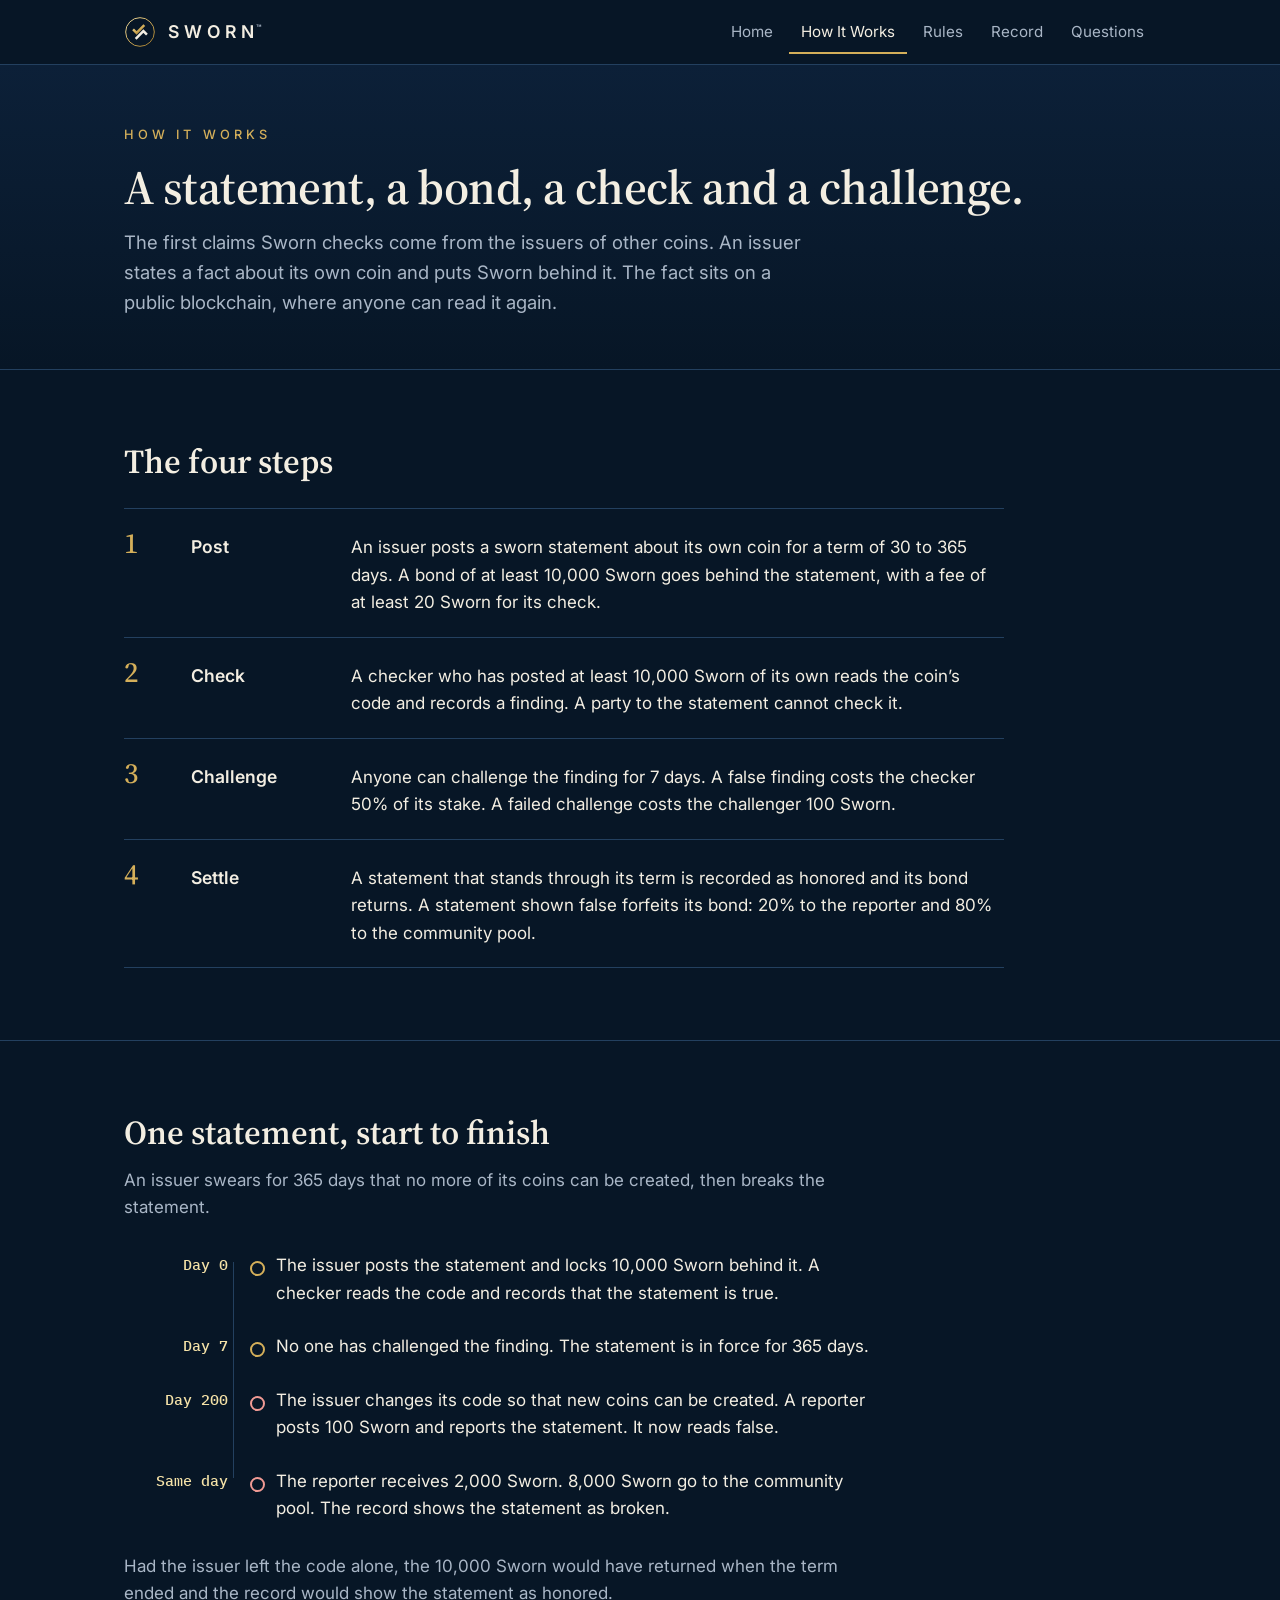
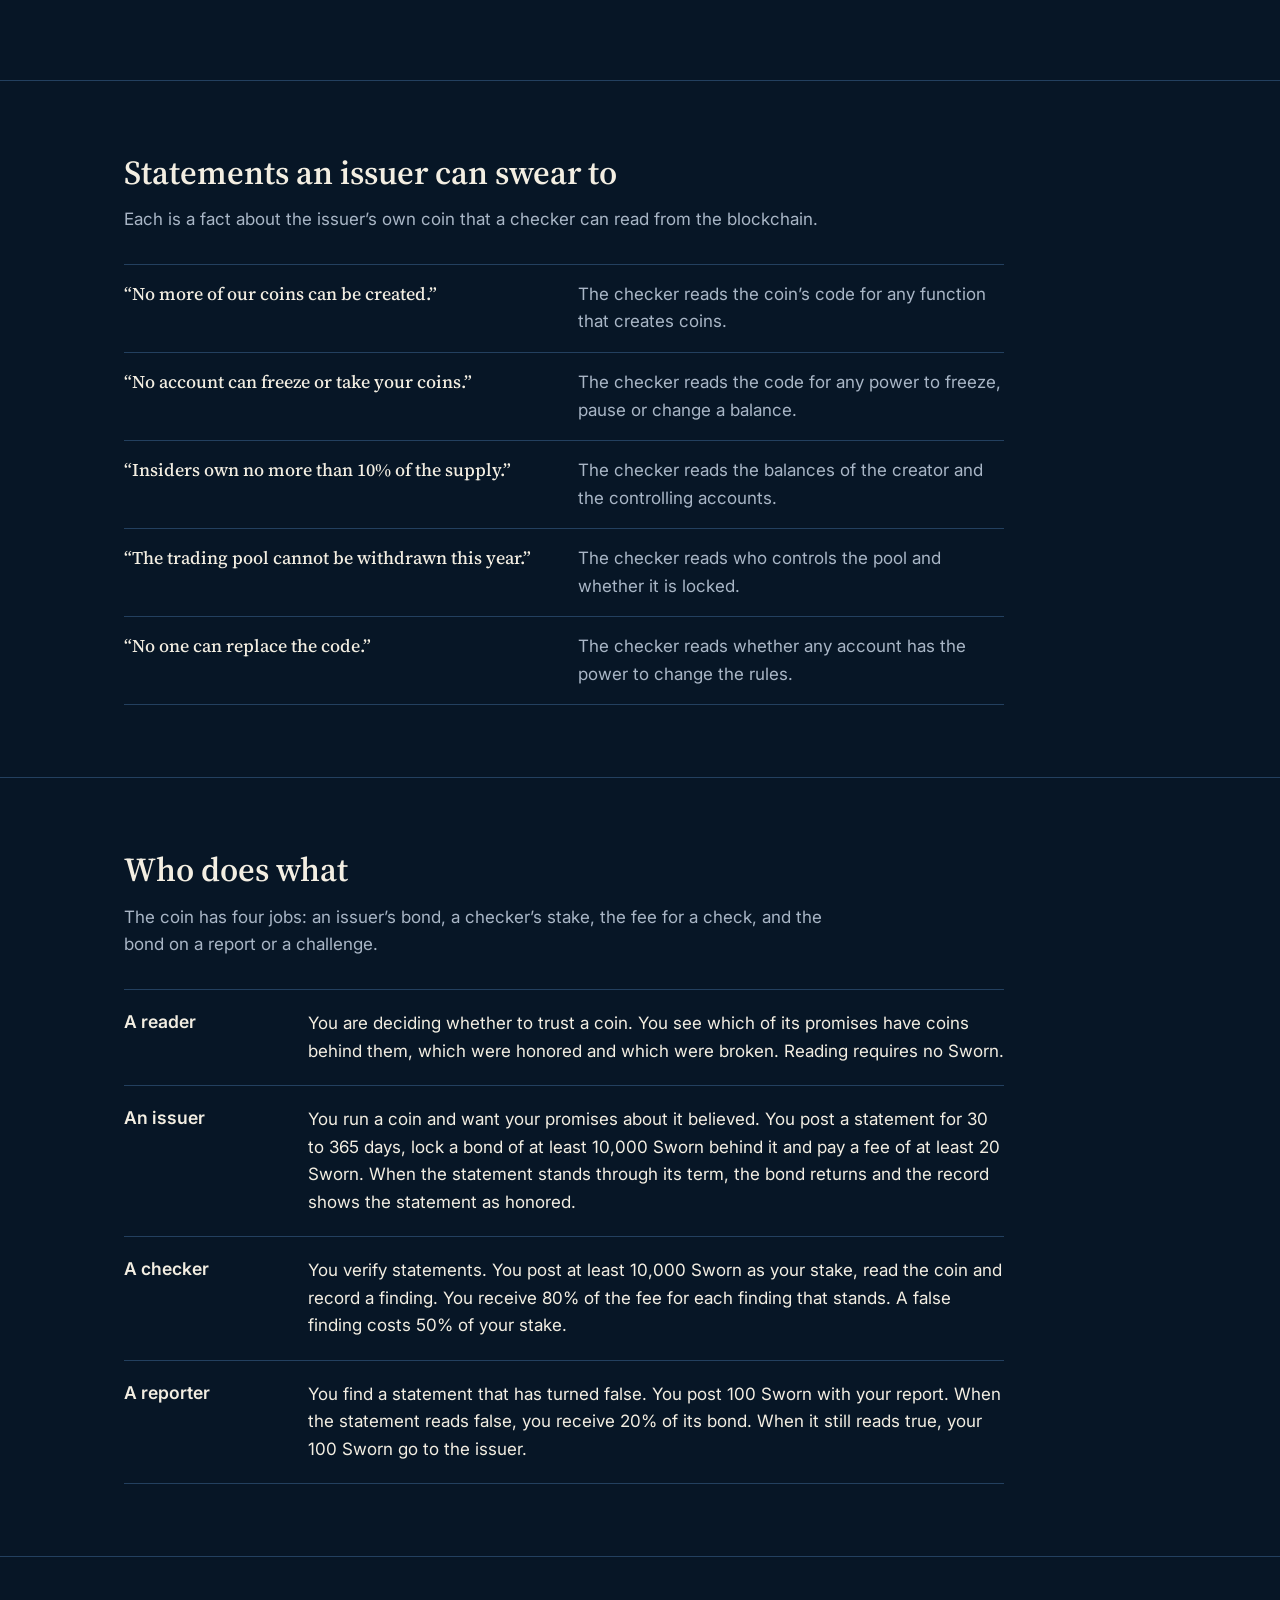
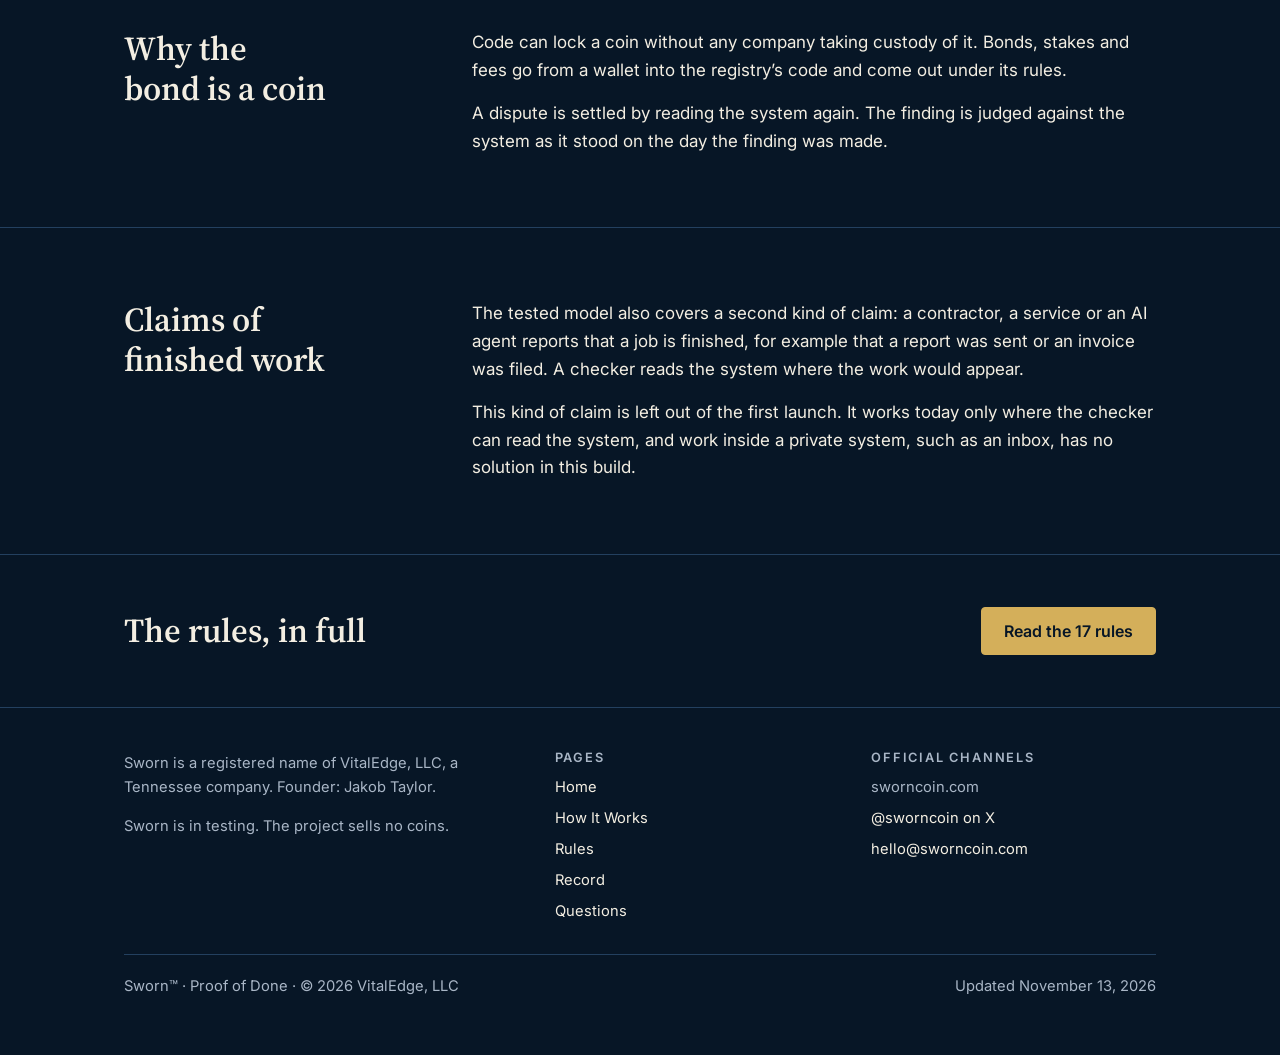
==== how-it-works/index.html @ 7a570ebd "Version 2: five pages Co-Authored-By: Claude Fable 5.2 <noreply@anthropic.com> Claude-Session: https" ====
<!DOCTYPE html>
<html lang="en">
<head>
<meta charset="utf-8">
<meta name="viewport" content="width=device-width, initial-scale=1">
<title>How Sworn Works | Statement, Bond, Check, Challenge</title>
<meta name="description" content="How a sworn statement works: an issuer locks a bond behind a fact about its coin, a checker reads the coin, and anyone can challenge the finding for 7 days.">
<link rel="canonical" href="https://sworncoin.com/how-it-works/">
<link rel="icon" type="image/svg+xml" href="../favicon.svg">
<link rel="apple-touch-icon" href="../sworn-profile-800.png">
<meta property="og:type" content="website">
<meta property="og:site_name" content="Sworn">
<meta property="og:url" content="https://sworncoin.com/how-it-works/">
<meta property="og:title" content="How Sworn Works | Statement, Bond, Check, Challenge">
<meta property="og:description" content="How a sworn statement works: an issuer locks a bond behind a fact about its coin, a checker reads the coin, and anyone can challenge the finding for 7 days.">
<meta property="og:image" content="https://sworncoin.com/sworn-share-1200x630.png">
<meta property="og:image:width" content="1200">
<meta property="og:image:height" content="630">
<meta property="og:image:alt" content="The Sworn coin beside the words Sworn, Proof of Done">
<meta name="twitter:card" content="summary_large_image">
<meta name="twitter:site" content="@sworncoin">
<meta name="theme-color" content="#071626">
<link rel="preconnect" href="https://fonts.googleapis.com">
<link rel="preconnect" href="https://fonts.gstatic.com" crossorigin>
<link href="https://fonts.googleapis.com/css2?family=IBM+Plex+Mono:wght@400;500&family=Inter:wght@400;500;600&family=Source+Serif+4:opsz,wght@8..60,500;8..60,600&display=swap" rel="stylesheet">
<link rel="stylesheet" href="../site.css">
<script type="application/ld+json">{"@context":"https://schema.org","@type":"Organization","name":"Sworn","legalName":"VITALEDGE, LLC","url":"https://sworncoin.com/","logo":"https://sworncoin.com/sworn-profile-800.png","email":"hello@sworncoin.com","founder":{"@type":"Person","name":"Jakob Taylor"},"sameAs":["https://x.com/sworncoin"]}</script>
</head>
<body>
<a class="skip" href="#main">Go to the main text</a>
<header class="top"><div class="wrap">
  <a class="brand" href="../" aria-label="Sworn, home"><svg width="32" height="32" viewBox="0 0 1000 1000" aria-hidden="true"><defs><linearGradient id="mg" x1="0" y1="0" x2="1" y2="1"><stop offset="0" stop-color="#F6E3A8"/><stop offset=".5" stop-color="#D4AF5A"/><stop offset="1" stop-color="#9C7526"/></linearGradient></defs><circle cx="500" cy="500" r="448" fill="none" stroke="url(#mg)" stroke-width="30"/><g transform="translate(500 500) scale(.92) translate(-500 -500)"><path d="M265 410 L385 530 L647 268" fill="none" stroke="url(#mg)" stroke-width="84"/><path d="M735 590 L615 470 L353 732" fill="none" stroke="#F3EEE2" stroke-width="84"/></g></svg><span>SWORN<sup>™</sup></span></a>
  <nav aria-label="Main"><ul><li><a href="../">Home</a></li><li><a href="../how-it-works/" aria-current="page">How It Works</a></li><li><a href="../rules/">Rules</a></li><li><a href="../record/">Record</a></li><li><a href="../questions/">Questions</a></li></ul></nav>
</div></header>
<main id="main">

<div class="pagehead"><div class="wrap">
  <p class="eyebrow">How It Works</p>
  <h1>A statement, a bond, a check and a challenge.</h1>
  <p class="lede">The first claims Sworn checks come from the issuers of other coins. An issuer states a fact about its own coin and puts Sworn behind it. The fact sits on a public blockchain, where anyone can read it again.</p>
</div></div>

<section aria-labelledby="h-steps"><div class="wrap">
  <h2 id="h-steps">The four steps</h2>
  <ol class="rows num" style="margin-top:26px"><li><h3>Post</h3><p>An issuer posts a sworn statement about its own coin for a term of 30 to 365 days. A bond of at least 10,000 Sworn goes behind the statement, with a fee of at least 20 Sworn for its check.</p></li><li><h3>Check</h3><p>A checker who has posted at least 10,000 Sworn of its own reads the coin’s code and records a finding. A party to the statement cannot check it.</p></li><li><h3>Challenge</h3><p>Anyone can challenge the finding for 7 days. A false finding costs the checker 50% of its stake. A failed challenge costs the challenger 100 Sworn.</p></li><li><h3>Settle</h3><p>A statement that stands through its term is recorded as honored and its bond returns. A statement shown false forfeits its bond: 20% to the reporter and 80% to the community pool.</p></li></ol>
</div></section>

<section aria-labelledby="h-example"><div class="wrap">
  <h2 id="h-example">One statement, start to finish</h2>
  <p class="sub">An issuer swears for 365 days that no more of its coins can be created, then breaks the statement.</p>
  <ol class="tl">
    <li><span class="d">Day 0</span><div class="t"><p>The issuer posts the statement and locks 10,000 Sworn behind it. A checker reads the code and records that the statement is true.</p></div></li>
    <li><span class="d">Day 7</span><div class="t"><p>No one has challenged the finding. The statement is in force for 365 days.</p></div></li>
    <li><span class="d">Day 200</span><div class="t bad"><p>The issuer changes its code so that new coins can be created. A reporter posts 100 Sworn and reports the statement. It now reads false.</p></div></li>
    <li><span class="d">Same day</span><div class="t bad"><p>The reporter receives 2,000 Sworn. 8,000 Sworn go to the community pool. The record shows the statement as broken.</p></div></li>
  </ol>
  <p class="muted" style="margin:30px 0 0;max-width:66ch">Had the issuer left the code alone, the 10,000 Sworn would have returned when the term ended and the record would show the statement as honored.</p>
</div></section>

<section aria-labelledby="h-ex"><div class="wrap">
  <h2 id="h-ex">Statements an issuer can swear to</h2>
  <p class="sub">Each is a fact about the issuer’s own coin that a checker can read from the blockchain.</p>
  <ul class="ex"><li><span class="q">“No more of our coins can be created.”</span><span>The checker reads the coin’s code for any function that creates coins.</span></li><li><span class="q">“No account can freeze or take your coins.”</span><span>The checker reads the code for any power to freeze, pause or change a balance.</span></li><li><span class="q">“Insiders own no more than 10% of the supply.”</span><span>The checker reads the balances of the creator and the controlling accounts.</span></li><li><span class="q">“The trading pool cannot be withdrawn this year.”</span><span>The checker reads who controls the pool and whether it is locked.</span></li><li><span class="q">“No one can replace the code.”</span><span>The checker reads whether any account has the power to change the rules.</span></li></ul>
</div></section>

<section aria-labelledby="h-roles"><div class="wrap">
  <h2 id="h-roles">Who does what</h2>
  <p class="sub">The coin has four jobs: an issuer’s bond, a checker’s stake, the fee for a check, and the bond on a report or a challenge.</p>
  <ul class="rows"><li><h3>A reader</h3><p>You are deciding whether to trust a coin. You see which of its promises have coins behind them, which were honored and which were broken. Reading requires no Sworn.</p></li><li><h3>An issuer</h3><p>You run a coin and want your promises about it believed. You post a statement for 30 to 365 days, lock a bond of at least 10,000 Sworn behind it and pay a fee of at least 20 Sworn. When the statement stands through its term, the bond returns and the record shows the statement as honored.</p></li><li><h3>A checker</h3><p>You verify statements. You post at least 10,000 Sworn as your stake, read the coin and record a finding. You receive 80% of the fee for each finding that stands. A false finding costs 50% of your stake.</p></li><li><h3>A reporter</h3><p>You find a statement that has turned false. You post 100 Sworn with your report. When the statement reads false, you receive 20% of its bond. When it still reads true, your 100 Sworn go to the issuer.</p></li></ul>
</div></section>

<section aria-labelledby="h-why"><div class="wrap split">
  <h2 id="h-why">Why the bond is a coin</h2>
  <div class="prose">
    <p>Code can lock a coin without any company taking custody of it. Bonds, stakes and fees go from a wallet into the registry’s code and come out under its rules.</p>
    <p>A dispute is settled by reading the system again. The finding is judged against the system as it stood on the day the finding was made.</p>
  </div>
</div></section>

<section aria-labelledby="h-work"><div class="wrap split">
  <h2 id="h-work">Claims of finished work</h2>
  <div class="prose">
    <p>The tested model also covers a second kind of claim: a contractor, a service or an AI agent reports that a job is finished, for example that a report was sent or an invoice was filed. A checker reads the system where the work would appear.</p>
    <p>This kind of claim is left out of the first launch. It works today only where the checker can read the system, and work inside a private system, such as an inbox, has no solution in this build.</p>
  </div>
</div></section>

<section class="tight"><div class="wrap cta">
  <h2>The rules, in full</h2>
  <a class="btn primary" href="../rules/">Read the 17 rules</a>
</div></section>

</main>
<footer><div class="wrap">
  <div class="cols">
    <div><p style="max-width:38ch">Sworn is a registered name of VitalEdge, LLC, a Tennessee company. Founder: Jakob Taylor.</p><p>Sworn is in testing. The project sells no coins.</p></div>
    <div><h2>Pages</h2><ul><li><a href="../">Home</a></li><li><a href="../how-it-works/">How It Works</a></li><li><a href="../rules/">Rules</a></li><li><a href="../record/">Record</a></li><li><a href="../questions/">Questions</a></li></ul></div>
    <div><h2>Official Channels</h2><ul><li>sworncoin.com</li><li><a href="https://x.com/sworncoin" rel="noopener">@sworncoin on X</a></li><li><a href="mailto:hello@sworncoin.com">hello@sworncoin.com</a></li></ul></div>
  </div>
  <div class="fine"><span>Sworn™ · Proof of Done · © 2026 VitalEdge, LLC</span><span>Updated November 13, 2026</span></div>
</div></footer>
</body>
</html>
---- site.css ----
:root { color-scheme: dark;
  --field:#071626; --panel:#0E2238; --raised:#132B45; --line:#23405F;
  --ink:#F3EEE2; --muted:#A9B6C6; --gold:#D4AF5A; --pale:#F6E3A8;
  --good:#7FD3A4; --warn:#F0C56A; --bad:#F09A94;
  --s-dist:#4A8FE0; --s-pool:#22A383; --s-founder:#B48E33;
  --display:"Source Serif 4", Georgia, "Times New Roman", serif; --body:Inter, "Helvetica Neue", Arial, sans-serif; --mono:"IBM Plex Mono", ui-monospace, Menlo, monospace;
  --w:1080px; }
* { box-sizing: border-box; }
html { -webkit-text-size-adjust: 100%; scroll-behavior: smooth; scroll-padding-top: 84px; }
@media (prefers-reduced-motion: reduce) { html { scroll-behavior: auto; } * { transition: none !important; } }
body { margin: 0; background: var(--field); color: var(--ink); font: 17px/1.62 var(--body); }
a { color: var(--pale); text-underline-offset: 3px; text-decoration-thickness: 1px; }
a:hover { color: #fff; }
:focus-visible { outline: 2px solid var(--pale); outline-offset: 3px; border-radius: 2px; }
.skip { position: absolute; left: -999px; } .skip:focus { left: 12px; top: 12px; background: var(--panel); padding: 8px 12px; z-index: 20; }
.wrap { max-width: var(--w); margin: 0 auto; padding: 0 24px; }

header.top { position: sticky; top: 0; z-index: 10; background: var(--field); border-bottom: 1px solid var(--line); }
header.top .wrap { display: flex; align-items: center; justify-content: space-between; gap: 20px; min-height: 64px; }
.brand { display: flex; align-items: center; gap: 12px; text-decoration: none; color: var(--ink); font: 600 1.1rem/1 var(--body); letter-spacing: .28em; flex: none; }
.brand sup { font-size: .5em; letter-spacing: 0; color: var(--muted); margin-left: -.3em; }
nav ul { list-style: none; display: flex; gap: 4px; margin: 0; padding: 0; }
nav a { display: block; color: var(--muted); text-decoration: none; font-size: .95rem; padding: 10px 12px; border-radius: 4px; white-space: nowrap; }
nav a:hover { color: var(--ink); background: var(--panel); }
nav a[aria-current="page"] { color: var(--ink); box-shadow: inset 0 -2px 0 var(--gold); border-radius: 0; }

h1 { font: 600 clamp(2.3rem, 5.6vw, 3.7rem)/1.07 var(--display); margin: 0 0 22px; letter-spacing: -.012em; text-wrap: balance; }
h2 { font: 600 clamp(1.55rem, 3.2vw, 2.1rem)/1.18 var(--display); margin: 0 0 14px; text-wrap: balance; }
h3 { font: 600 1.1rem/1.35 var(--body); margin: 0 0 8px; }
p { margin: 0 0 16px; } .prose { max-width: 68ch; } .prose > :last-child { margin-bottom: 0; }
.eyebrow { font: 500 .8rem/1 var(--body); letter-spacing: .32em; color: var(--gold); text-transform: uppercase; margin: 0 0 20px; }
.lede { font-size: 1.16rem; max-width: 58ch; }
.sub { color: var(--muted); max-width: 64ch; margin: 0 0 30px; }
.muted { color: var(--muted); }
section { padding: 72px 0; border-bottom: 1px solid var(--line); }
section.tight { padding: 52px 0; }
.pagehead { padding: 64px 0 52px; border-bottom: 1px solid var(--line); background: linear-gradient(180deg, #0C2038 0%, var(--field) 100%); }
.pagehead h1 { font-size: clamp(2rem, 4.6vw, 3rem); margin-bottom: 14px; }
.pagehead .lede { color: var(--muted); margin: 0; }

.hero { background: radial-gradient(ellipse at 72% 28%, #17365A 0%, var(--field) 66%); border-bottom: 1px solid var(--line); }
.hero .wrap { display: grid; grid-template-columns: 1.3fr .7fr; gap: 48px; align-items: center; padding-top: 84px; padding-bottom: 88px; }
.hero img { width: 100%; max-width: 330px; height: auto; justify-self: center; border-radius: 50%; }
.facts { color: var(--muted); max-width: 58ch; }
.actions { display: flex; gap: 12px; flex-wrap: wrap; margin: 28px 0 22px; }
.btn { display: inline-block; font: 600 1rem/1 var(--body); padding: 15px 22px; border-radius: 4px; text-decoration: none; border: 1px solid var(--gold); }
.btn.primary { background: var(--gold); color: #071626; } .btn.primary:hover { background: var(--pale); color: #071626; }
.btn.quiet { color: var(--pale); } .btn.quiet:hover { background: var(--panel); }
.status { display: inline-flex; align-items: center; gap: 10px; color: var(--muted); font-size: .95rem; }
.status::before { content: ""; width: 8px; height: 8px; border-radius: 50%; background: var(--gold); flex: none; }

.split { display: grid; grid-template-columns: 300px 1fr; gap: 48px; align-items: start; }
.split > h2 { margin: 0; }

.flow { list-style: none; margin: 0; padding: 0; display: grid; grid-template-columns: repeat(4, 1fr); counter-reset: f; }
.flow li { counter-increment: f; position: relative; padding: 0 22px 0 0; }
.flow li::before { content: counter(f); display: grid; place-items: center; width: 44px; height: 44px; border: 1px solid var(--gold); border-radius: 50%; font: 500 1.15rem/1 var(--display); color: var(--pale); background: var(--field); position: relative; z-index: 1; margin-bottom: 16px; }
.flow li::after { content: ""; position: absolute; top: 22px; left: 44px; right: 0; border-top: 1px solid var(--line); }
.flow li:last-child::after { display: none; }
.flow p { margin: 0; color: var(--muted); font-size: .96rem; }

.rows { list-style: none; margin: 0; padding: 0; max-width: 880px; }
.rows > li { display: grid; grid-template-columns: 10.5rem 1fr; gap: 0 16px; padding: 20px 0; border-top: 1px solid var(--line); }
.rows > li:last-child { border-bottom: 1px solid var(--line); }
.rows h3 { margin: 0; } .rows p { margin: 0; }
.rows.num { counter-reset: s; } .rows.num > li { counter-increment: s; grid-template-columns: 3.2rem 9rem 1fr; align-items: baseline; }
.rows.num > li::before { content: counter(s); font: 500 1.8rem/1 var(--display); color: var(--gold); }

ul.plain { margin: 0; padding-left: 1.2em; max-width: 70ch; display: flex; flex-direction: column; gap: 8px; }
ul.ex { list-style: none; margin: 0; padding: 0; max-width: 880px; }
ul.ex li { display: grid; grid-template-columns: 1fr 1fr; gap: 6px 28px; padding: 16px 0; border-top: 1px solid var(--line); color: var(--muted); }
ul.ex li:last-child { border-bottom: 1px solid var(--line); }
ul.ex .q { font: 500 1.12rem/1.4 var(--display); color: var(--ink); }

.tl { list-style: none; margin: 0; padding: 0; max-width: 760px; }
.tl li { display: grid; grid-template-columns: 6.5rem 1fr; gap: 0 22px; padding: 0 0 26px; position: relative; }
.tl li::before { content: ""; position: absolute; left: 6.5rem; margin-left: 5px; top: 10px; bottom: -10px; border-left: 1px solid var(--line); }
.tl li:last-child::before { display: none; } .tl li:last-child { padding-bottom: 0; }
.tl .d { font: 500 .92rem/1.8 var(--mono); color: var(--pale); text-align: right; }
.tl .t { position: relative; padding-left: 26px; }
.tl .t::before { content: ""; position: absolute; left: 0; top: 9px; width: 11px; height: 11px; border-radius: 50%; background: var(--field); border: 2px solid var(--gold); }
.tl .t.bad::before { border-color: var(--bad); }
.tl p { margin: 0; }

ol.rules { margin: 0 0 34px; padding: 0; list-style: none; max-width: 800px; }
ol.rules li { display: grid; grid-template-columns: 2.8em 1fr; padding: 13px 0; border-top: 1px solid var(--line); }
ol.rules li:last-child { border-bottom: 1px solid var(--line); }
ol.rules .no { font: 500 .95rem/1.75 var(--mono); color: var(--gold); }
.group { font: 600 .82rem/1 var(--body); letter-spacing: .14em; text-transform: uppercase; color: var(--muted); margin: 0 0 12px; }

.scroll { overflow-x: auto; border: 1px solid var(--line); background: var(--panel); margin-bottom: 26px; }
table { border-collapse: collapse; width: 100%; min-width: 560px; font-size: .96rem; }
caption { text-align: left; padding: 13px 16px; color: var(--muted); font-size: .88rem; border-bottom: 1px solid var(--line); caption-side: top; }
th, td { text-align: left; vertical-align: top; padding: 13px 16px; border-bottom: 1px solid var(--line); }
th { color: var(--muted); font-weight: 600; font-size: .82rem; }
tr:last-child td { border-bottom: 0; }
td.num { font-family: var(--mono); white-space: nowrap; font-variant-numeric: tabular-nums; }
td.res, td.sw { color: var(--pale); }
.chip { display: inline-block; font: 600 .78rem/1 var(--body); padding: 5px 9px; border-radius: 3px; white-space: nowrap; border: 1px solid var(--line); color: var(--muted); }
.chip.good { color: var(--good); border-color: #2B5F47; } .chip.warn { color: var(--warn); border-color: #6A5520; } .chip.bad { color: var(--bad); border-color: #6E3532; }

.figs { display: grid; grid-template-columns: repeat(4, 1fr); border: 1px solid var(--line); background: var(--panel); margin: 0 0 22px; }
.figs div { padding: 20px; border-right: 1px solid var(--line); } .figs div:last-child { border-right: 0; }
.figs dt { color: var(--muted); font-size: .9rem; order: 2; } .figs dd { margin: 0 0 6px; font: 500 1.5rem/1.2 var(--mono); color: var(--pale); font-variant-numeric: tabular-nums; }
.figs div { display: flex; flex-direction: column; }

.sharebar { display: flex; gap: 2px; height: 44px; margin: 0 0 14px; }
.sharebar span { display: block; border-radius: 3px; min-width: 6px; }
.legend { list-style: none; margin: 0 0 30px; padding: 0; display: flex; gap: 10px 28px; flex-wrap: wrap; font-size: .95rem; }
.legend li { display: flex; align-items: center; gap: 9px; } .legend i { width: 12px; height: 12px; border-radius: 2px; flex: none; }
.legend b { font: 500 .95rem/1 var(--mono); }

.sched { margin: 0 0 12px; }
.sched .bar { display: grid; grid-template-columns: 12fr 36fr; gap: 2px; height: 38px; }
.sched .lock { background: repeating-linear-gradient(135deg, var(--raised) 0 8px, var(--panel) 8px 16px); border: 1px solid var(--line); border-radius: 3px; }
.sched .rel { display: grid; grid-template-columns: repeat(36, 1fr); gap: 2px; }
.sched .rel span { background: var(--s-founder); border-radius: 2px; }
.sched .ax { display: grid; grid-template-columns: 12fr 36fr; gap: 2px; font-size: .86rem; color: var(--muted); margin-top: 8px; }
.sched .ax div { line-height: 1.35; }

.two { display: grid; grid-template-columns: 1.1fr .9fr; gap: 56px; align-items: center; }
.scard { margin: 0; background: var(--panel); border: 1px solid var(--line); border-top: 3px solid var(--gold); padding: 26px 26px 22px; }
.scard figcaption { font-size: .82rem; color: var(--muted); margin-bottom: 16px; }
.scard .st { font: 500 1.45rem/1.3 var(--display); margin: 0 0 20px; }
.scard dl { margin: 0; } .scard dl div { display: grid; grid-template-columns: 7.5rem 1fr; gap: 10px; padding: 9px 0; border-top: 1px solid var(--line); font-size: .95rem; }
.scard dt { color: var(--muted); } .scard dd { margin: 0; }
.notice { background: var(--panel); border: 1px solid var(--gold); padding: 26px; max-width: 800px; }
.notice > :last-child { margin: 0; }
.cta { display: flex; justify-content: space-between; align-items: center; gap: 20px; flex-wrap: wrap; }
.cta h2 { margin: 0; }

details { border-top: 1px solid var(--line); max-width: 800px; } details:last-of-type { border-bottom: 1px solid var(--line); }
summary { cursor: pointer; padding: 18px 34px 18px 0; font: 600 1.08rem/1.4 var(--body); list-style: none; position: relative; }
summary::-webkit-details-marker { display: none; }
summary::after { content: "+"; position: absolute; right: 4px; top: 14px; font: 400 1.5rem/1 var(--body); color: var(--gold); }
details[open] summary::after { content: "–"; }
details .a { padding: 0 0 20px; max-width: 66ch; } details .a > :last-child { margin: 0; }

footer { padding: 44px 0 56px; color: var(--muted); font-size: .92rem; }
footer .cols { display: grid; grid-template-columns: 1.4fr 1fr 1fr; gap: 32px; margin-bottom: 30px; }
footer h2 { font: 600 .8rem/1 var(--body); letter-spacing: .14em; text-transform: uppercase; color: var(--muted); margin: 0 0 12px; }
footer ul { list-style: none; margin: 0; padding: 0; display: flex; flex-direction: column; gap: 7px; }
footer a { color: var(--ink); text-decoration: none; } footer a:hover { text-decoration: underline; }
footer .fine { border-top: 1px solid var(--line); padding-top: 20px; display: flex; justify-content: space-between; gap: 12px; flex-wrap: wrap; }

@media (max-width: 900px) {
  .hero .wrap { grid-template-columns: 1fr; padding-top: 44px; padding-bottom: 56px; gap: 28px; }
  .hero img { max-width: 170px; order: -1; justify-self: start; }
  .split { grid-template-columns: 1fr; gap: 16px; } .two { grid-template-columns: 1fr; gap: 30px; }
  .flow { grid-template-columns: 1fr; gap: 0; }
  .flow li { display: grid; grid-template-columns: 44px 1fr; gap: 0 16px; padding: 0 0 22px; }
  .flow li::before { grid-row: span 2; margin: 0; }
  .flow li::after { top: 44px; bottom: 0; left: 22px; right: auto; border-top: 0; border-left: 1px solid var(--line); }
  .figs { grid-template-columns: 1fr 1fr; } .figs div:nth-child(2) { border-right: 0; } .figs div:nth-child(-n+2) { border-bottom: 1px solid var(--line); }
  section { padding: 52px 0; }
  .rows > li, .rows.num > li { grid-template-columns: 1fr; } .rows.num > li { grid-template-columns: 2.6rem 1fr; } .rows.num p { grid-column: 2; margin-top: 4px; } .rows p { margin-top: 4px; }
  ul.ex li { grid-template-columns: 1fr; }
  footer .cols { grid-template-columns: 1fr 1fr; }
}
@media (max-width: 760px) {
  header.top .wrap { flex-direction: column; align-items: stretch; gap: 0; padding-top: 12px; }
  nav { margin: 6px -24px 0; overflow-x: auto; -webkit-overflow-scrolling: touch; scrollbar-width: none; } nav::-webkit-scrollbar { display: none; }
  nav ul { padding: 0 14px; } nav a { padding: 12px 10px; }
  html { scroll-padding-top: 120px; }
}
@media (max-width: 640px) {
  .scroll { overflow: visible; } table { min-width: 0; } thead { position: absolute; left: -999px; }
  tr { display: block; padding: 14px 16px; border-bottom: 1px solid var(--line); } tr:last-child { border-bottom: 0; } tr.cont { padding-top: 0; margin-top: -4px; }
  td { display: block; padding: 2px 0; border: 0; white-space: normal !important; } td:empty { display: none; }
  td:first-child { font-weight: 600; } td[data-l]:not(:first-child):not(.res):not(.plainv)::before { content: attr(data-l) ": "; color: var(--muted); font-family: var(--body); font-weight: 400; }
  .tl li { grid-template-columns: 4.6rem 1fr; gap: 0 14px; } .tl li::before { left: 4.6rem; }
  .figs { grid-template-columns: 1fr; } .figs div { border-right: 0; border-bottom: 1px solid var(--line); } .figs div:last-child { border-bottom: 0; }
  footer .cols { grid-template-columns: 1fr; }
}
@media print { header.top { position: static; } body { background: #fff; color: #000; } }
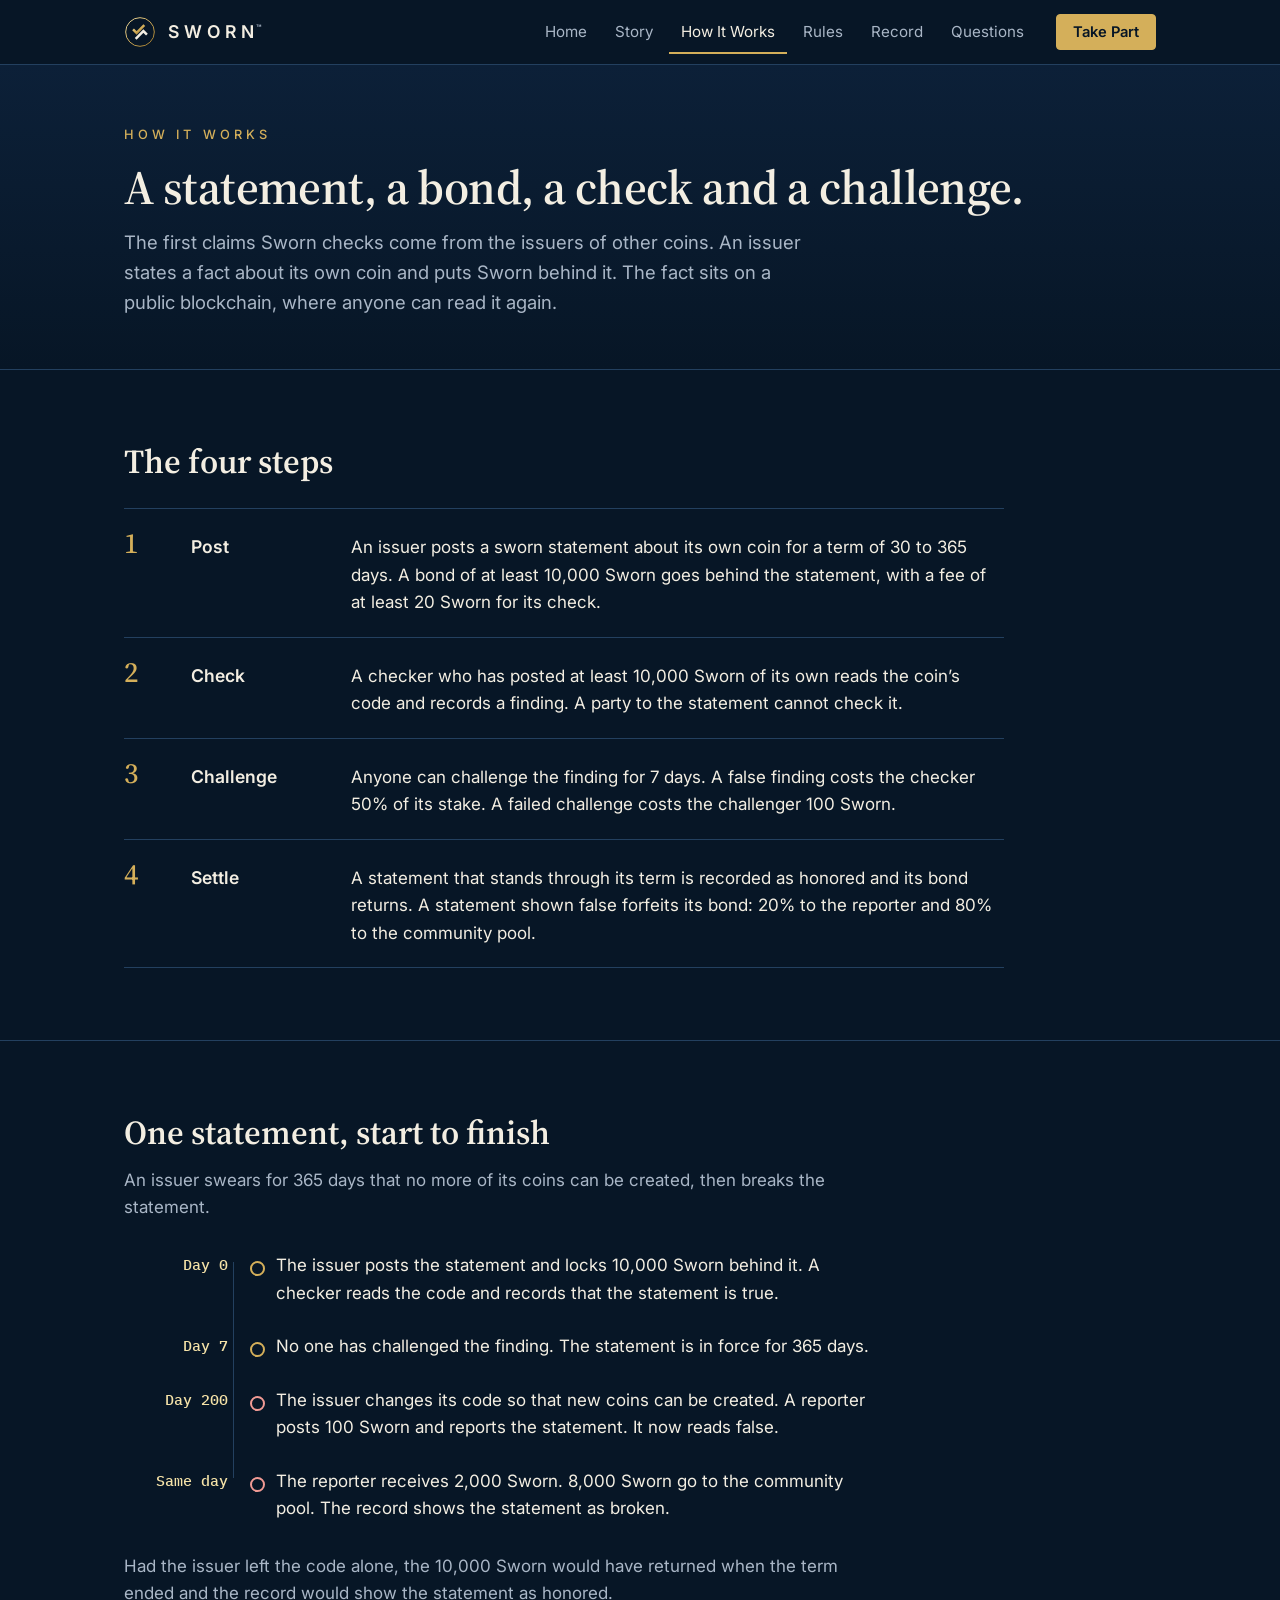
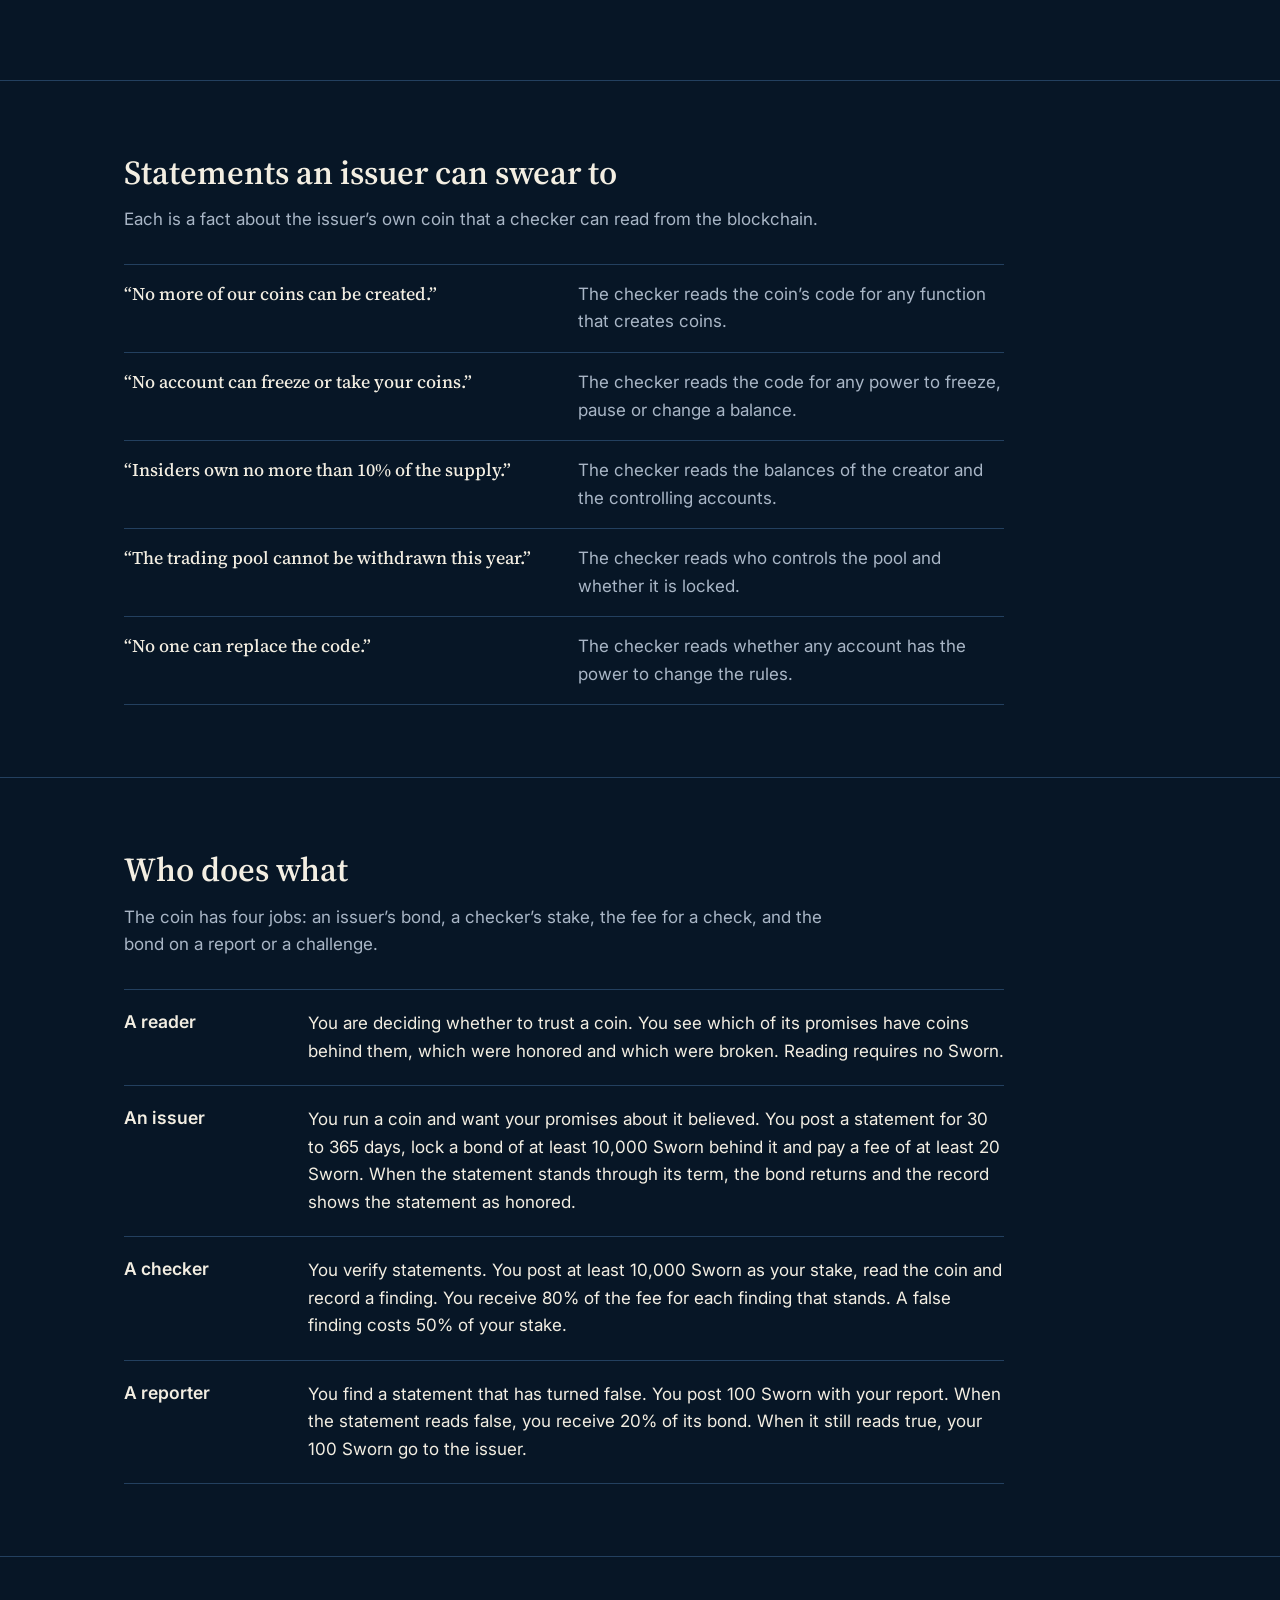
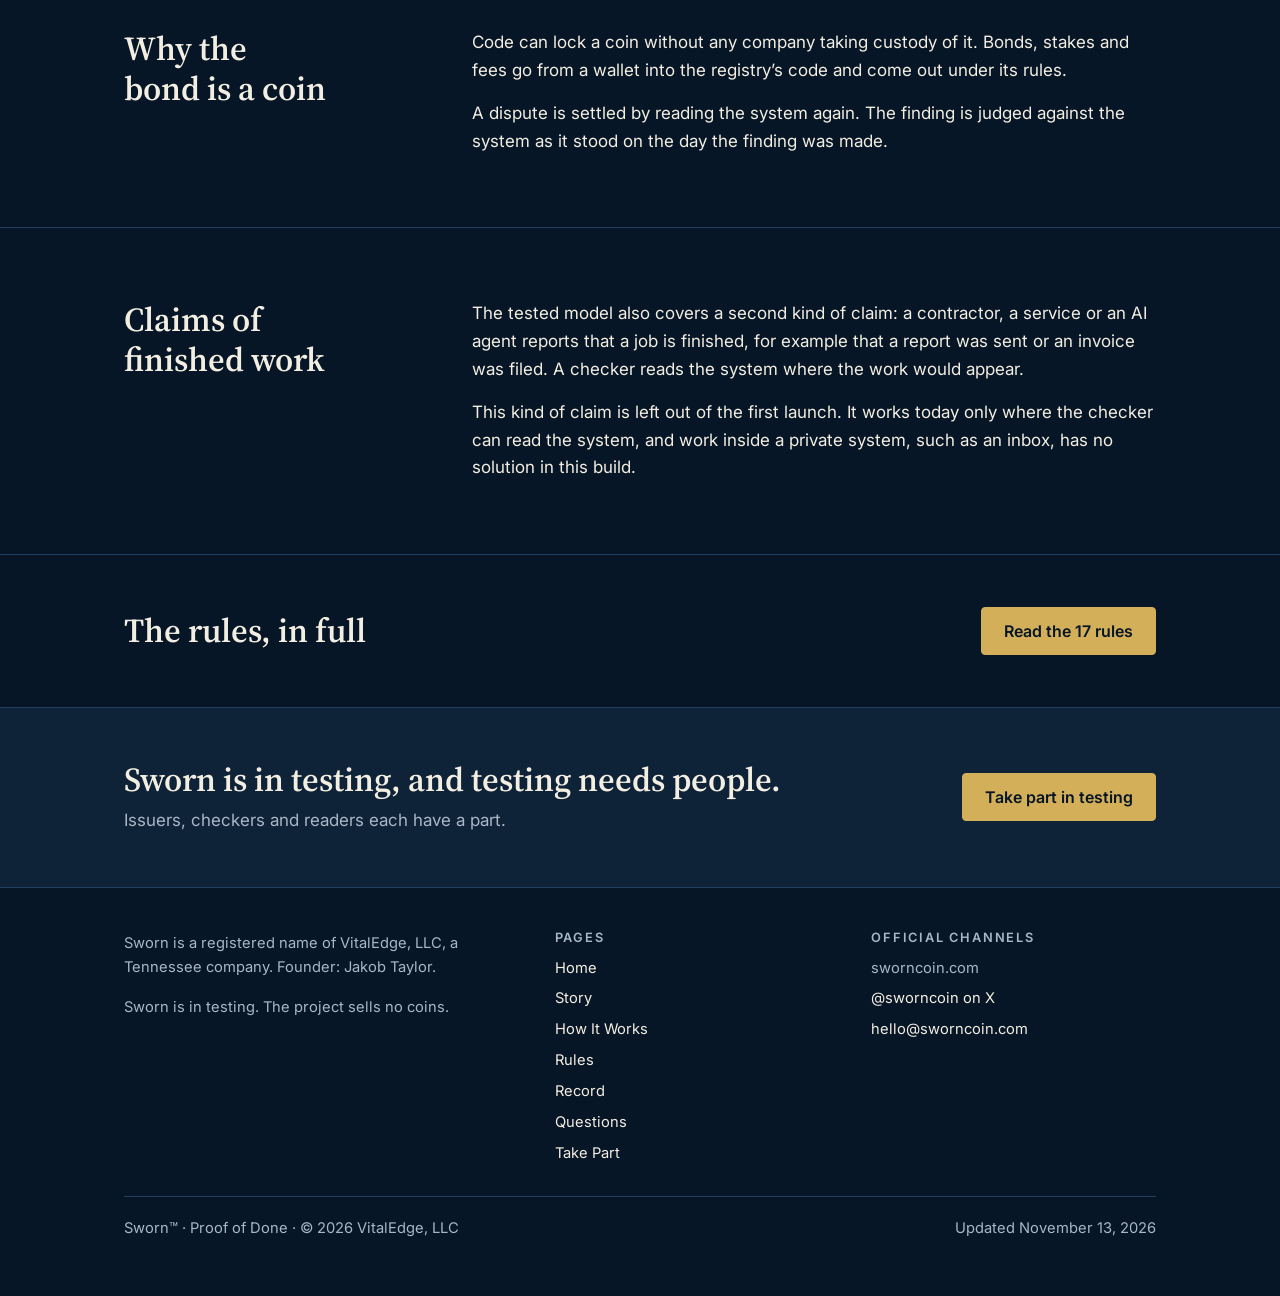
==== commit 1994f882: "Story and Take Part pages, statement builder Co-Authored-By: Claude Fable 5.2 <noreply@anthropic.com" ====
--- a/how-it-works/index.html
+++ b/how-it-works/index.html
@@ -30,7 +30,8 @@
 <a class="skip" href="#main">Go to the main text</a>
 <header class="top"><div class="wrap">
   <a class="brand" href="../" aria-label="Sworn, home"><svg width="32" height="32" viewBox="0 0 1000 1000" aria-hidden="true"><defs><linearGradient id="mg" x1="0" y1="0" x2="1" y2="1"><stop offset="0" stop-color="#F6E3A8"/><stop offset=".5" stop-color="#D4AF5A"/><stop offset="1" stop-color="#9C7526"/></linearGradient></defs><circle cx="500" cy="500" r="448" fill="none" stroke="url(#mg)" stroke-width="30"/><g transform="translate(500 500) scale(.92) translate(-500 -500)"><path d="M265 410 L385 530 L647 268" fill="none" stroke="url(#mg)" stroke-width="84"/><path d="M735 590 L615 470 L353 732" fill="none" stroke="#F3EEE2" stroke-width="84"/></g></svg><span>SWORN<sup>™</sup></span></a>
-  <nav aria-label="Main"><ul><li><a href="../">Home</a></li><li><a href="../how-it-works/" aria-current="page">How It Works</a></li><li><a href="../rules/">Rules</a></li><li><a href="../record/">Record</a></li><li><a href="../questions/">Questions</a></li></ul></nav>
+  <nav aria-label="Main"><ul><li><a href="../">Home</a></li><li><a href="../story/">Story</a></li><li><a href="../how-it-works/" aria-current="page">How It Works</a></li><li><a href="../rules/">Rules</a></li><li><a href="../record/">Record</a></li><li><a href="../questions/">Questions</a></li></ul></nav>
+  <a class="btn primary small" href="../take-part/">Take Part</a>
 </div></header>
 <main id="main">
 
@@ -90,11 +91,12 @@
   <a class="btn primary" href="../rules/">Read the 17 rules</a>
 </div></section>
 
+<section class="tight band" aria-labelledby="h-cta"><div class="wrap cta"><div><h2 id="h-cta">Sworn is in testing, and testing needs people.</h2><p class="muted" style="margin:8px 0 0">Issuers, checkers and readers each have a part.</p></div><a class="btn primary" href="../take-part/">Take part in testing</a></div></section>
 </main>
 <footer><div class="wrap">
   <div class="cols">
     <div><p style="max-width:38ch">Sworn is a registered name of VitalEdge, LLC, a Tennessee company. Founder: Jakob Taylor.</p><p>Sworn is in testing. The project sells no coins.</p></div>
-    <div><h2>Pages</h2><ul><li><a href="../">Home</a></li><li><a href="../how-it-works/">How It Works</a></li><li><a href="../rules/">Rules</a></li><li><a href="../record/">Record</a></li><li><a href="../questions/">Questions</a></li></ul></div>
+    <div><h2>Pages</h2><ul><li><a href="../">Home</a></li><li><a href="../story/">Story</a></li><li><a href="../how-it-works/">How It Works</a></li><li><a href="../rules/">Rules</a></li><li><a href="../record/">Record</a></li><li><a href="../questions/">Questions</a></li><li><a href="../take-part/">Take Part</a></li></ul></div>
     <div><h2>Official Channels</h2><ul><li>sworncoin.com</li><li><a href="https://x.com/sworncoin" rel="noopener">@sworncoin on X</a></li><li><a href="mailto:hello@sworncoin.com">hello@sworncoin.com</a></li></ul></div>
   </div>
   <div class="fine"><span>Sworn™ · Proof of Done · © 2026 VitalEdge, LLC</span><span>Updated November 13, 2026</span></div>
--- a/site.css
+++ b/site.css
@@ -16,7 +16,10 @@
 .wrap { max-width: var(--w); margin: 0 auto; padding: 0 24px; }
 
 header.top { position: sticky; top: 0; z-index: 10; background: var(--field); border-bottom: 1px solid var(--line); }
-header.top .wrap { display: flex; align-items: center; justify-content: space-between; gap: 20px; min-height: 64px; }
+header.top .wrap { display: grid; grid-template-columns: auto 1fr auto; align-items: center; gap: 20px; min-height: 64px; }
+header.top nav { justify-self: end; }
+.btn.small { padding: 10px 16px; font-size: .92rem; }
+.band { background: var(--panel); }
 .brand { display: flex; align-items: center; gap: 12px; text-decoration: none; color: var(--ink); font: 600 1.1rem/1 var(--body); letter-spacing: .28em; flex: none; }
 .brand sup { font-size: .5em; letter-spacing: 0; color: var(--muted); margin-left: -.3em; }
 nav ul { list-style: none; display: flex; gap: 4px; margin: 0; padding: 0; }
@@ -124,6 +127,21 @@
 .scard .st { font: 500 1.45rem/1.3 var(--display); margin: 0 0 20px; }
 .scard dl { margin: 0; } .scard dl div { display: grid; grid-template-columns: 7.5rem 1fr; gap: 10px; padding: 9px 0; border-top: 1px solid var(--line); font-size: .95rem; }
 .scard dt { color: var(--muted); } .scard dd { margin: 0; }
+.tracks { display: grid; grid-template-columns: repeat(3, 1fr); gap: 0; border: 1px solid var(--line); background: var(--panel); }
+.tracks article { padding: 28px 26px; border-right: 1px solid var(--line); display: flex; flex-direction: column; } .tracks article:last-child { border-right: 0; }
+.tracks h3 { font: 600 1.35rem/1.25 var(--display); margin: 0 0 6px; } .tracks .who { color: var(--muted); font-size: .95rem; margin: 0 0 18px; }
+.tracks ol { margin: 0 0 22px; padding-left: 1.2em; display: flex; flex-direction: column; gap: 8px; font-size: .97rem; } .tracks .btn { margin-top: auto; text-align: center; }
+.builder { display: grid; grid-template-columns: 1fr 1fr; gap: 0; border: 1px solid var(--line); background: var(--panel); max-width: 980px; }
+.builder form { padding: 28px 26px; border-right: 1px solid var(--line); display: flex; flex-direction: column; gap: 20px; }
+.builder label { display: block; font-weight: 600; font-size: .95rem; margin-bottom: 8px; }
+.builder select, .builder input[type=text], .builder input[type=number] { width: 100%; background: var(--field); color: var(--ink); border: 1px solid var(--line); border-radius: 4px; padding: 12px; font: 400 1rem var(--body); }
+.builder input[type=range] { width: 100%; accent-color: var(--gold); }
+.builder .hint { color: var(--muted); font-size: .88rem; margin: 6px 0 0; }
+.builder .out { padding: 28px 26px; } .builder .out .st { font: 500 1.3rem/1.3 var(--display); margin: 0 0 18px; }
+.builder .out dl { margin: 0 0 22px; } .builder .out dl div { display: grid; grid-template-columns: 9.5rem 1fr; gap: 10px; padding: 9px 0; border-top: 1px solid var(--line); font-size: .95rem; }
+.builder .out dt { color: var(--muted); } .builder .out dd { margin: 0; }
+pre.msg { white-space: pre-wrap; background: var(--panel); border: 1px solid var(--line); padding: 20px; font: 400 .95rem/1.6 var(--body); max-width: 760px; margin: 0 0 14px; }
+.story h2 { margin-top: 0; } .story .prose p { font-size: 1.05rem; }
 .notice { background: var(--panel); border: 1px solid var(--gold); padding: 26px; max-width: 800px; }
 .notice > :last-child { margin: 0; }
 .cta { display: flex; justify-content: space-between; align-items: center; gap: 20px; flex-wrap: wrap; }
@@ -147,6 +165,8 @@
   .hero .wrap { grid-template-columns: 1fr; padding-top: 44px; padding-bottom: 56px; gap: 28px; }
   .hero img { max-width: 170px; order: -1; justify-self: start; }
   .split { grid-template-columns: 1fr; gap: 16px; } .two { grid-template-columns: 1fr; gap: 30px; }
+  .tracks { grid-template-columns: 1fr; } .tracks article { border-right: 0; border-bottom: 1px solid var(--line); } .tracks article:last-child { border-bottom: 0; }
+  .builder { grid-template-columns: 1fr; } .builder form { border-right: 0; border-bottom: 1px solid var(--line); }
   .flow { grid-template-columns: 1fr; gap: 0; }
   .flow li { display: grid; grid-template-columns: 44px 1fr; gap: 0 16px; padding: 0 0 22px; }
   .flow li::before { grid-row: span 2; margin: 0; }
@@ -157,8 +177,9 @@
   ul.ex li { grid-template-columns: 1fr; }
   footer .cols { grid-template-columns: 1fr 1fr; }
 }
-@media (max-width: 760px) {
-  header.top .wrap { flex-direction: column; align-items: stretch; gap: 0; padding-top: 12px; }
+@media (max-width: 1020px) {
+  header.top .wrap { grid-template-columns: 1fr auto; gap: 0 12px; padding-top: 10px; }
+  header.top nav { grid-column: 1 / -1; grid-row: 2; justify-self: stretch; }
   nav { margin: 6px -24px 0; overflow-x: auto; -webkit-overflow-scrolling: touch; scrollbar-width: none; } nav::-webkit-scrollbar { display: none; }
   nav ul { padding: 0 14px; } nav a { padding: 12px 10px; }
   html { scroll-padding-top: 120px; }
@@ -168,6 +189,7 @@
   tr { display: block; padding: 14px 16px; border-bottom: 1px solid var(--line); } tr:last-child { border-bottom: 0; } tr.cont { padding-top: 0; margin-top: -4px; }
   td { display: block; padding: 2px 0; border: 0; white-space: normal !important; } td:empty { display: none; }
   td:first-child { font-weight: 600; } td[data-l]:not(:first-child):not(.res):not(.plainv)::before { content: attr(data-l) ": "; color: var(--muted); font-family: var(--body); font-weight: 400; }
+  .builder .out dl div, .scard dl div { grid-template-columns: 1fr; gap: 2px; }
   .tl li { grid-template-columns: 4.6rem 1fr; gap: 0 14px; } .tl li::before { left: 4.6rem; }
   .figs { grid-template-columns: 1fr; } .figs div { border-right: 0; border-bottom: 1px solid var(--line); } .figs div:last-child { border-bottom: 0; }
   footer .cols { grid-template-columns: 1fr; }
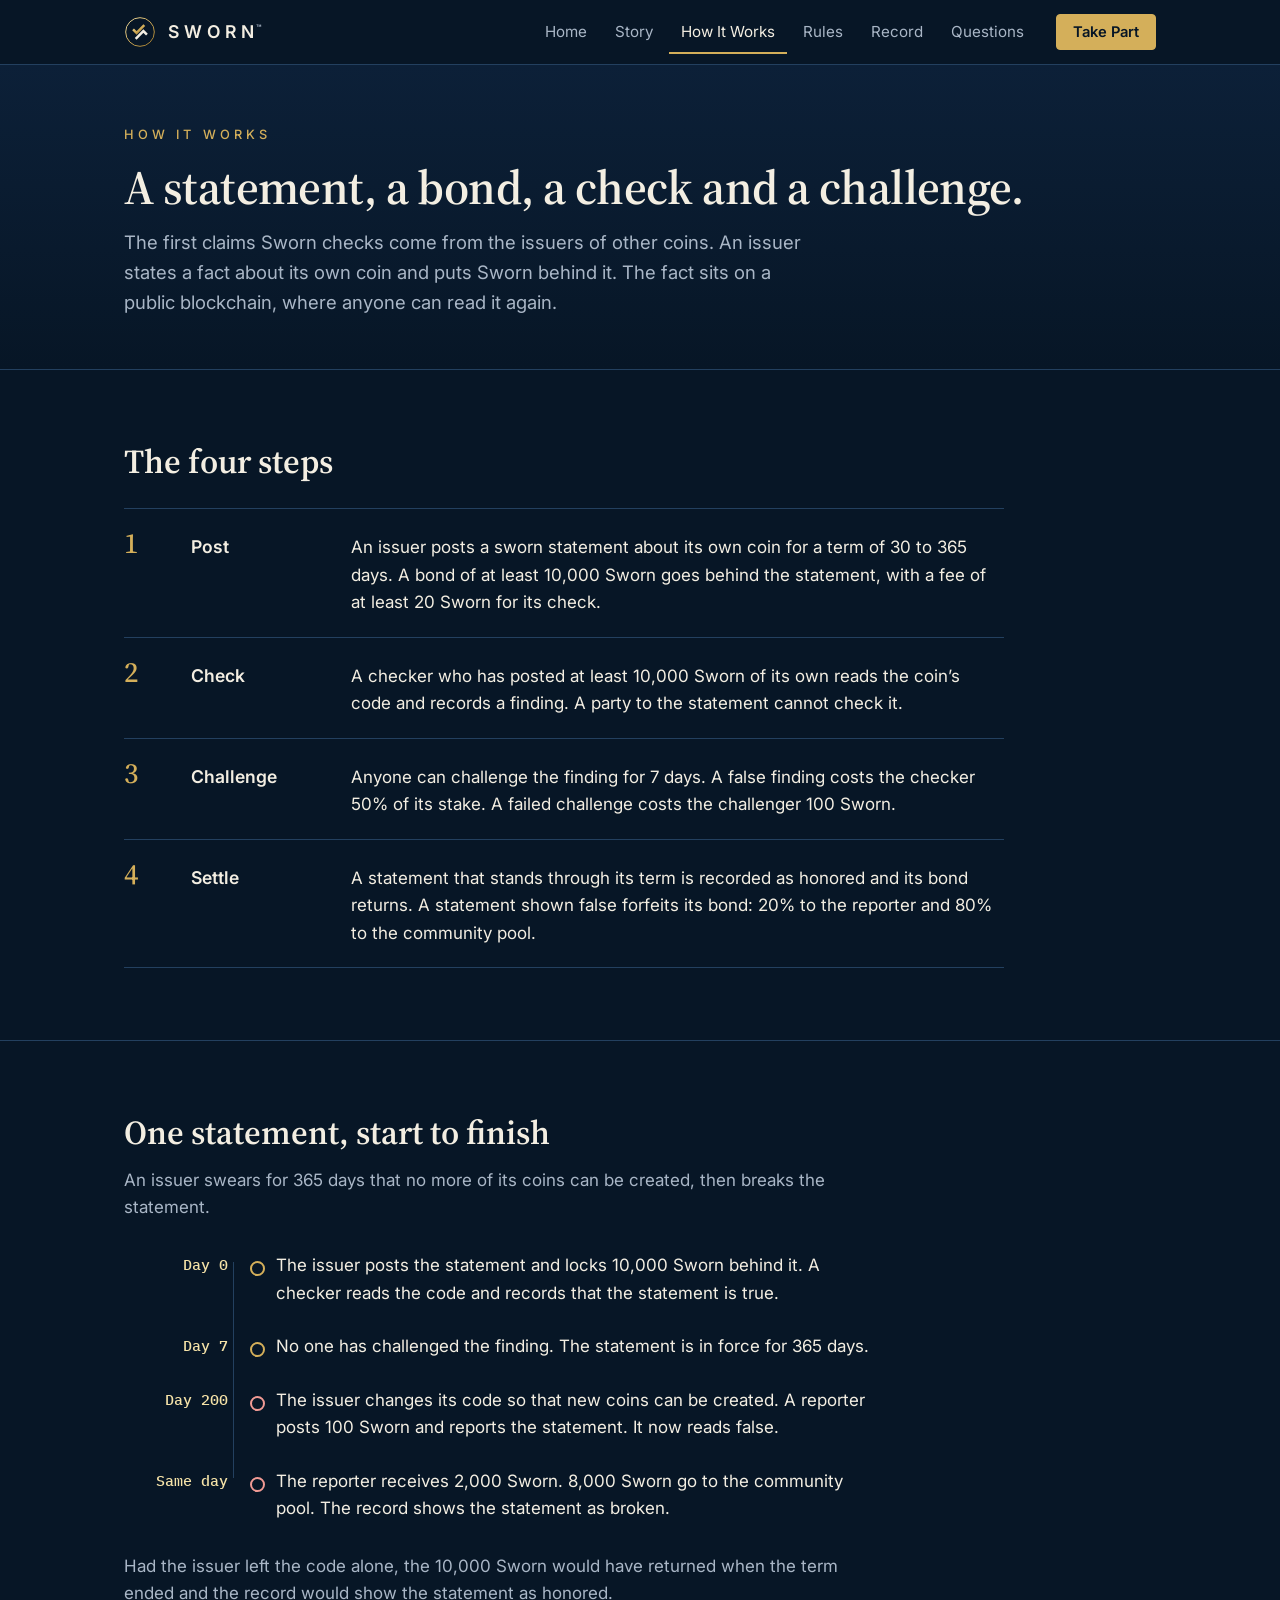
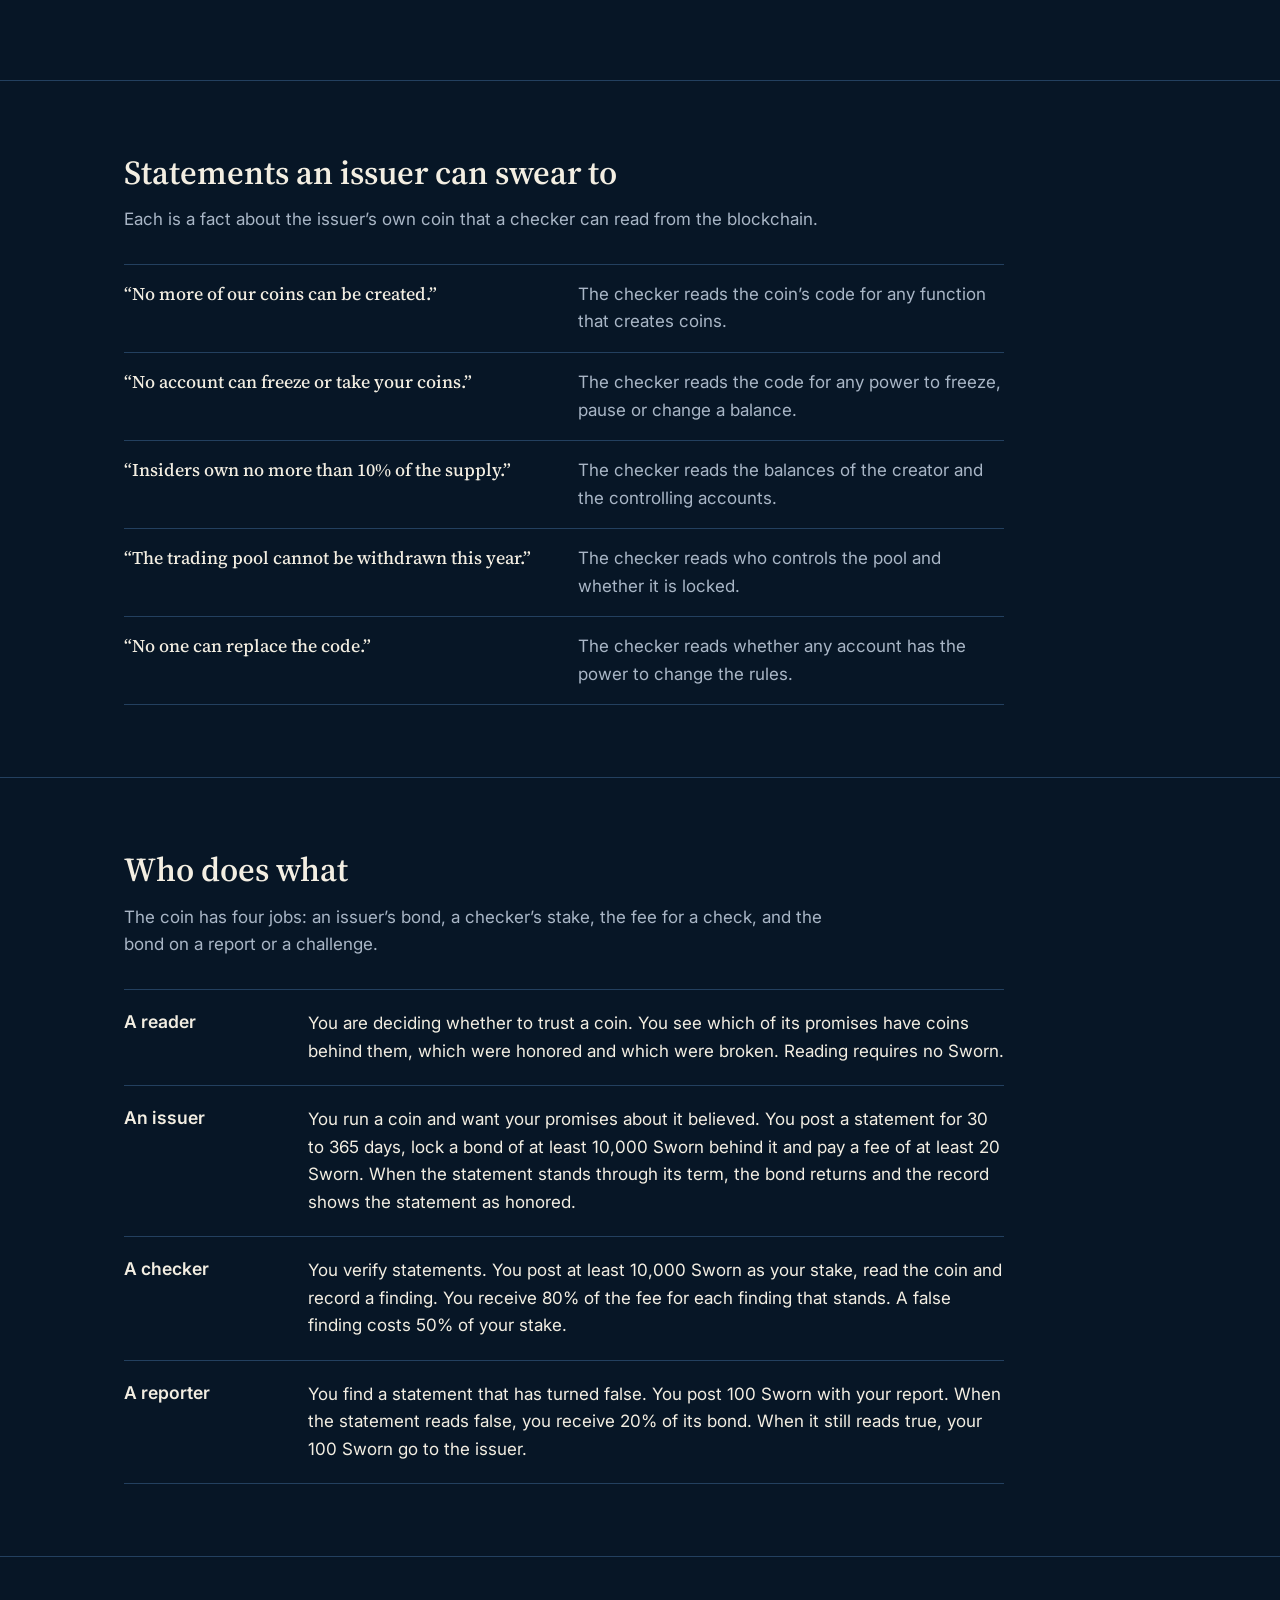
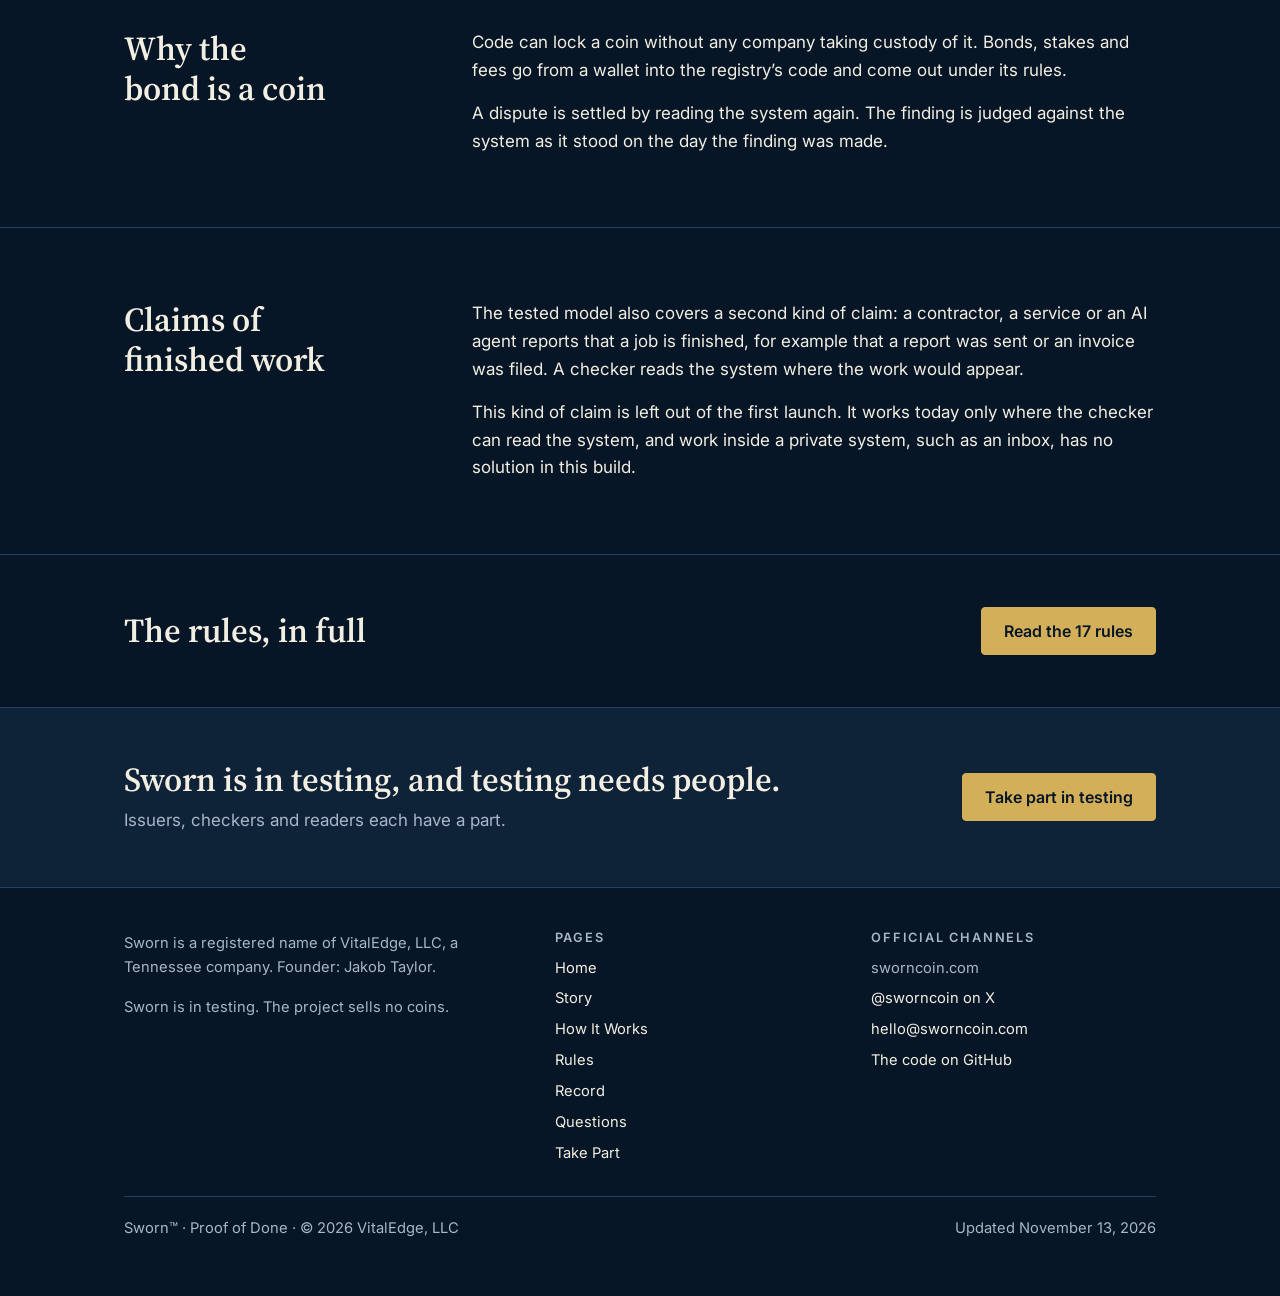
==== commit 03ba398e: "Links to the public code; a path for reviewers Co-Authored-By: Claude Fable 5.2 <noreply@anthropic.c" ====
--- a/how-it-works/index.html
+++ b/how-it-works/index.html
@@ -97,7 +97,7 @@
   <div class="cols">
     <div><p style="max-width:38ch">Sworn is a registered name of VitalEdge, LLC, a Tennessee company. Founder: Jakob Taylor.</p><p>Sworn is in testing. The project sells no coins.</p></div>
     <div><h2>Pages</h2><ul><li><a href="../">Home</a></li><li><a href="../story/">Story</a></li><li><a href="../how-it-works/">How It Works</a></li><li><a href="../rules/">Rules</a></li><li><a href="../record/">Record</a></li><li><a href="../questions/">Questions</a></li><li><a href="../take-part/">Take Part</a></li></ul></div>
-    <div><h2>Official Channels</h2><ul><li>sworncoin.com</li><li><a href="https://x.com/sworncoin" rel="noopener">@sworncoin on X</a></li><li><a href="mailto:hello@sworncoin.com">hello@sworncoin.com</a></li></ul></div>
+    <div><h2>Official Channels</h2><ul><li>sworncoin.com</li><li><a href="https://x.com/sworncoin" rel="noopener">@sworncoin on X</a></li><li><a href="mailto:hello@sworncoin.com">hello@sworncoin.com</a></li><li><a href="https://github.com/twimjakob1/sworn" rel="noopener">The code on GitHub</a></li></ul></div>
   </div>
   <div class="fine"><span>Sworn™ · Proof of Done · © 2026 VitalEdge, LLC</span><span>Updated November 13, 2026</span></div>
 </div></footer>
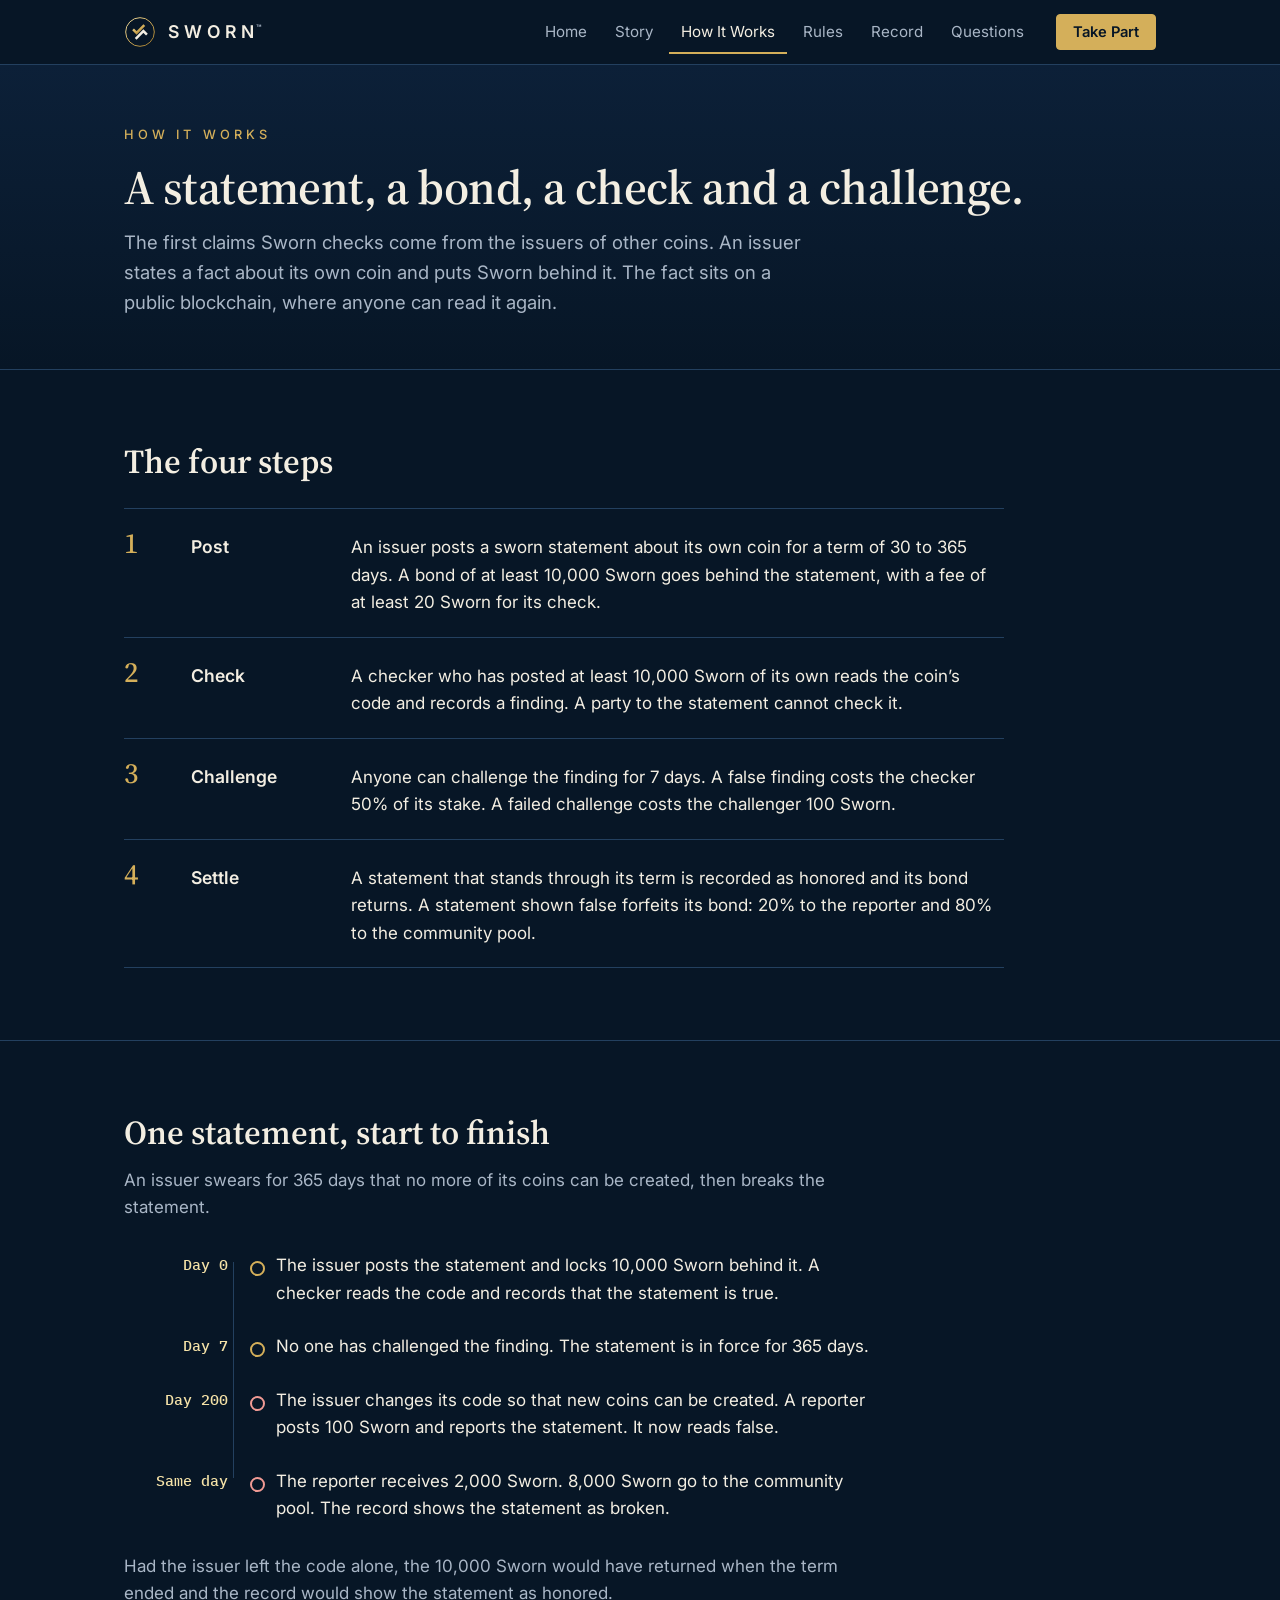
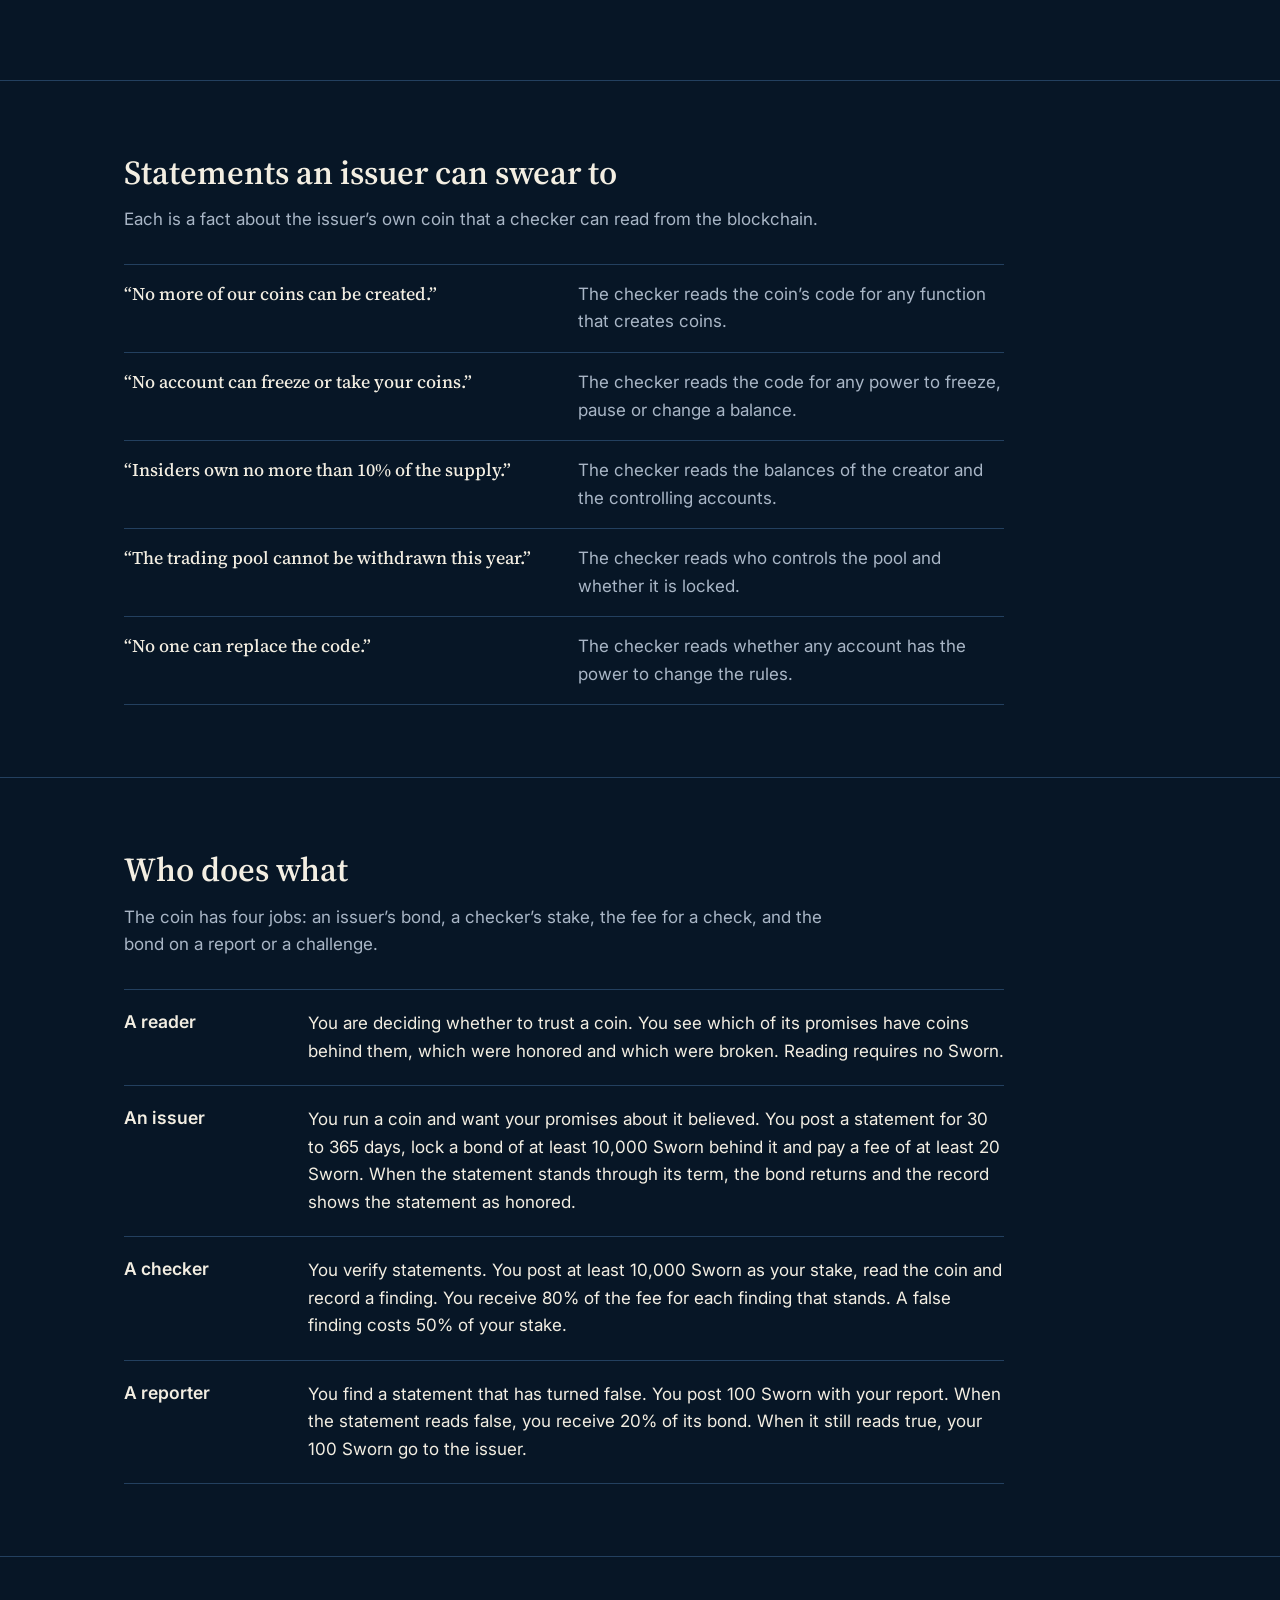
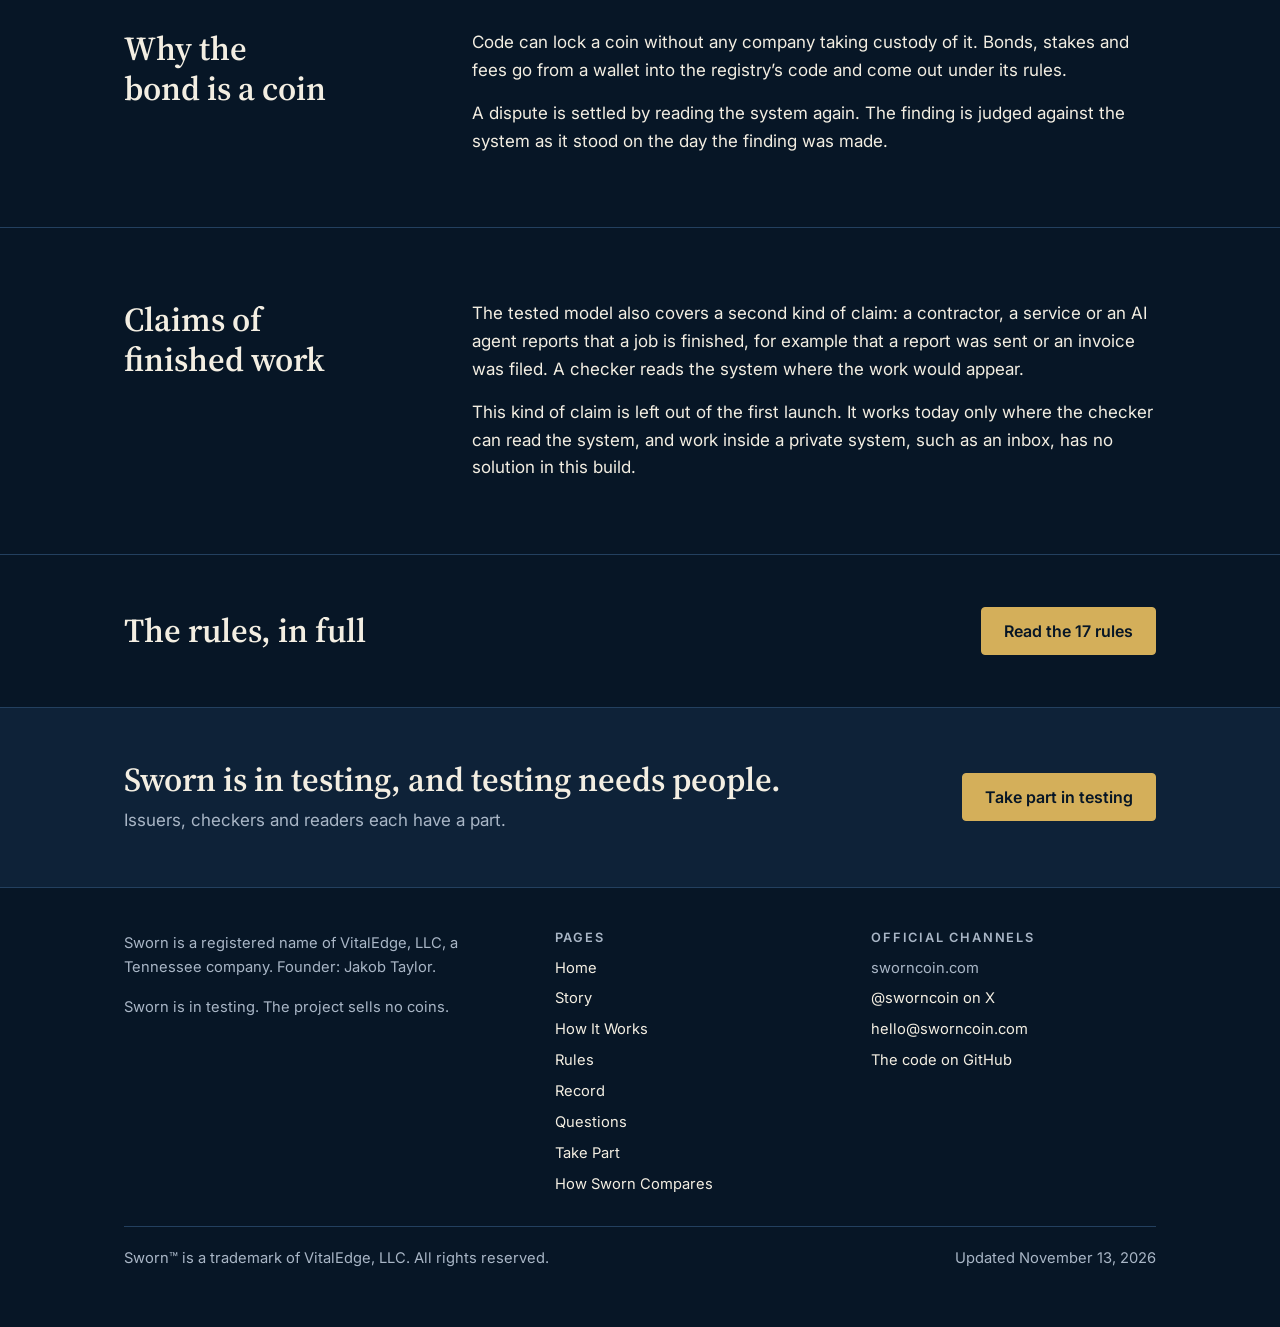
==== commit bdafc475: "How Sworn Compares page; trademark placements Co-Authored-By: Claude Fable 5.2 <noreply@anthropic.co" ====
--- a/how-it-works/index.html
+++ b/how-it-works/index.html
@@ -96,10 +96,10 @@
 <footer><div class="wrap">
   <div class="cols">
     <div><p style="max-width:38ch">Sworn is a registered name of VitalEdge, LLC, a Tennessee company. Founder: Jakob Taylor.</p><p>Sworn is in testing. The project sells no coins.</p></div>
-    <div><h2>Pages</h2><ul><li><a href="../">Home</a></li><li><a href="../story/">Story</a></li><li><a href="../how-it-works/">How It Works</a></li><li><a href="../rules/">Rules</a></li><li><a href="../record/">Record</a></li><li><a href="../questions/">Questions</a></li><li><a href="../take-part/">Take Part</a></li></ul></div>
+    <div><h2>Pages</h2><ul><li><a href="../">Home</a></li><li><a href="../story/">Story</a></li><li><a href="../how-it-works/">How It Works</a></li><li><a href="../rules/">Rules</a></li><li><a href="../record/">Record</a></li><li><a href="../questions/">Questions</a></li><li><a href="../take-part/">Take Part</a></li><li><a href="../compare/">How Sworn Compares</a></li></ul></div>
     <div><h2>Official Channels</h2><ul><li>sworncoin.com</li><li><a href="https://x.com/sworncoin" rel="noopener">@sworncoin on X</a></li><li><a href="mailto:hello@sworncoin.com">hello@sworncoin.com</a></li><li><a href="https://github.com/twimjakob1/sworn" rel="noopener">The code on GitHub</a></li></ul></div>
   </div>
-  <div class="fine"><span>Sworn™ · Proof of Done · © 2026 VitalEdge, LLC</span><span>Updated November 13, 2026</span></div>
+  <div class="fine"><span>Sworn™ is a trademark of VitalEdge, LLC. All rights reserved.</span><span>Updated November 13, 2026</span></div>
 </div></footer>
 </body>
 </html>
